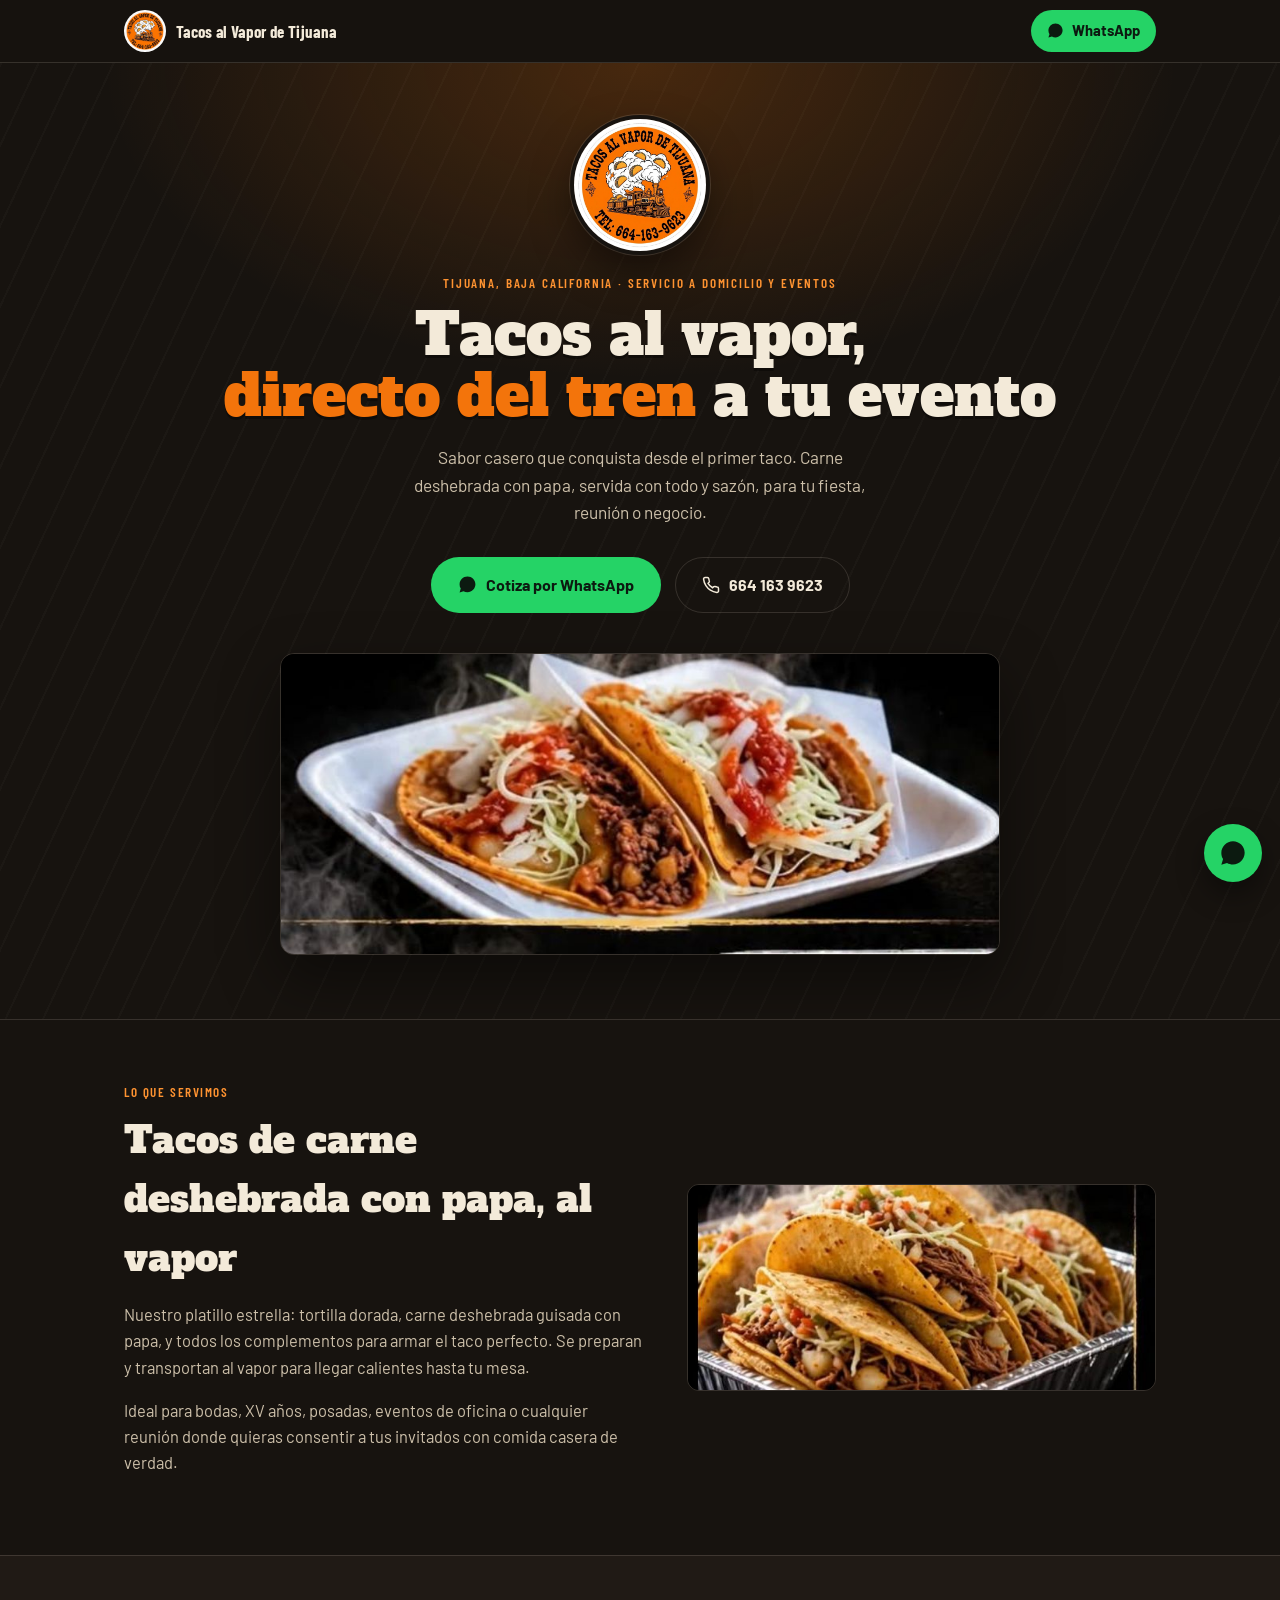
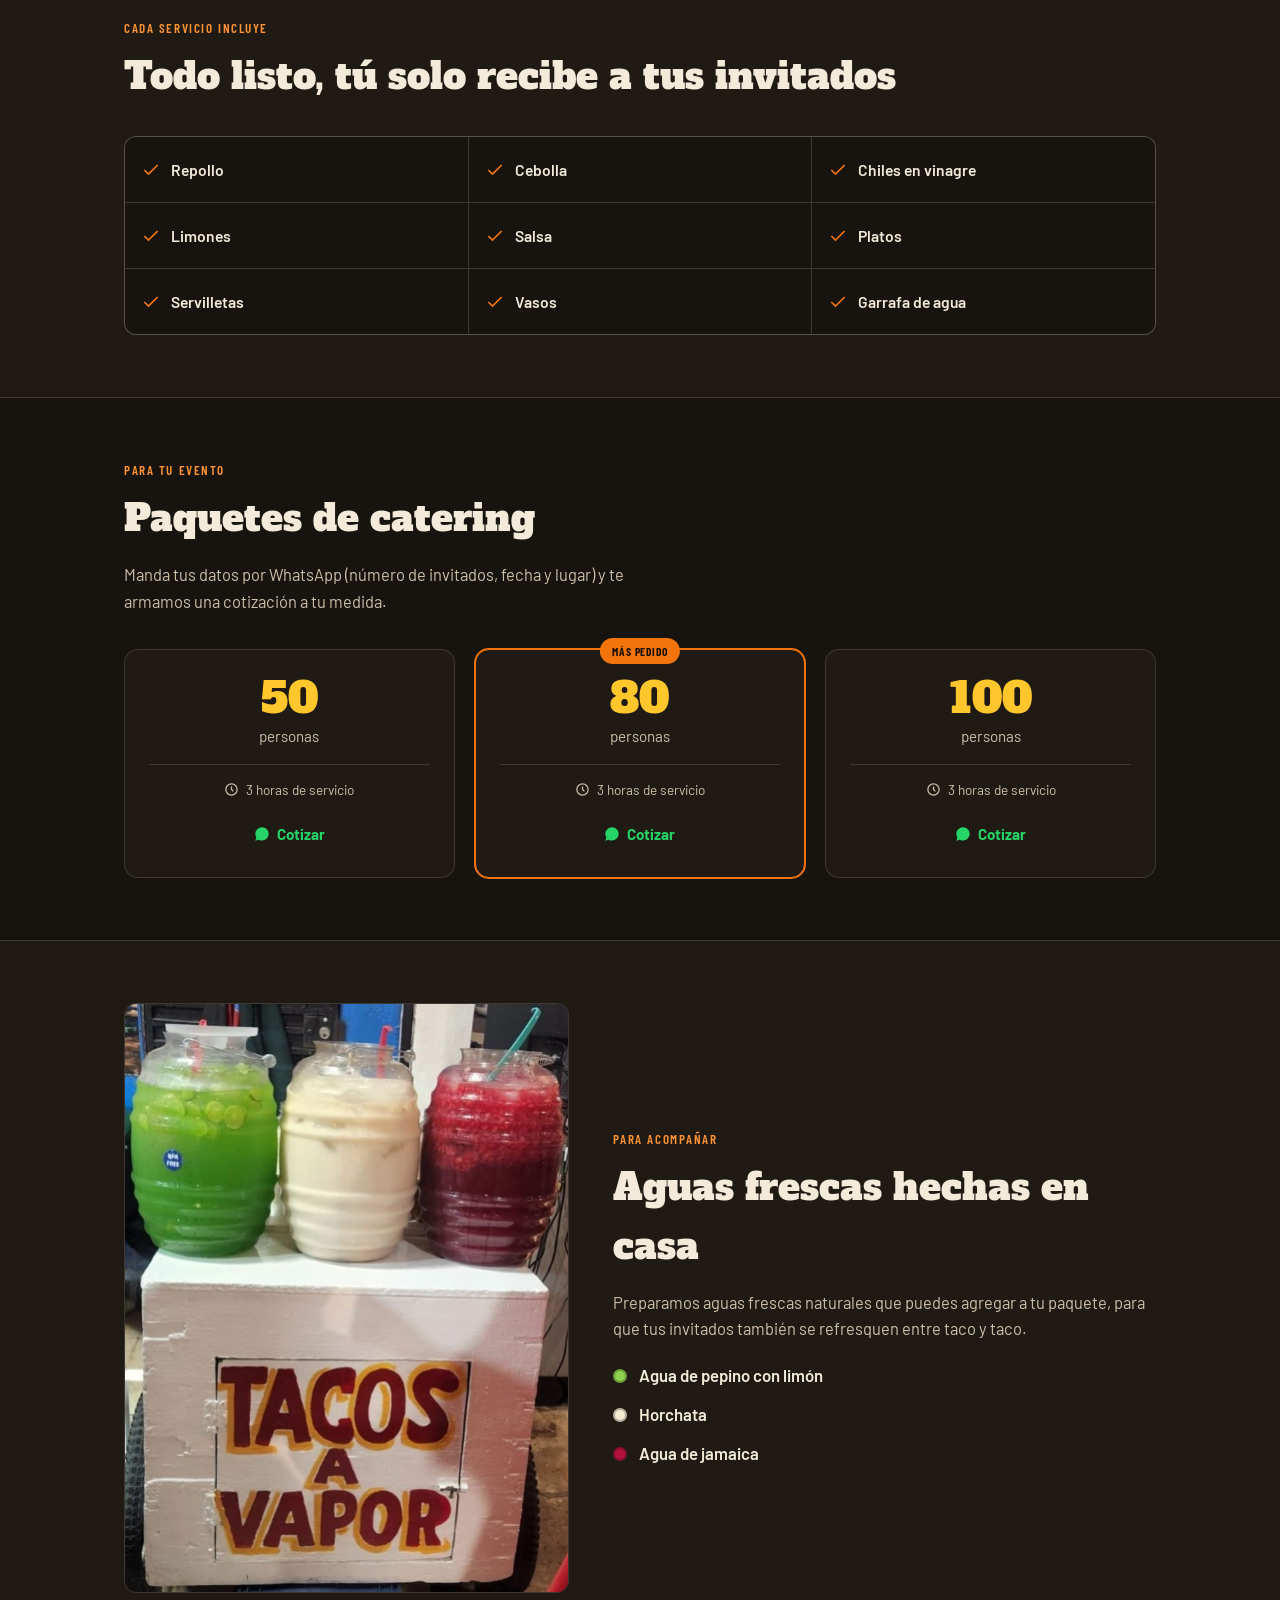
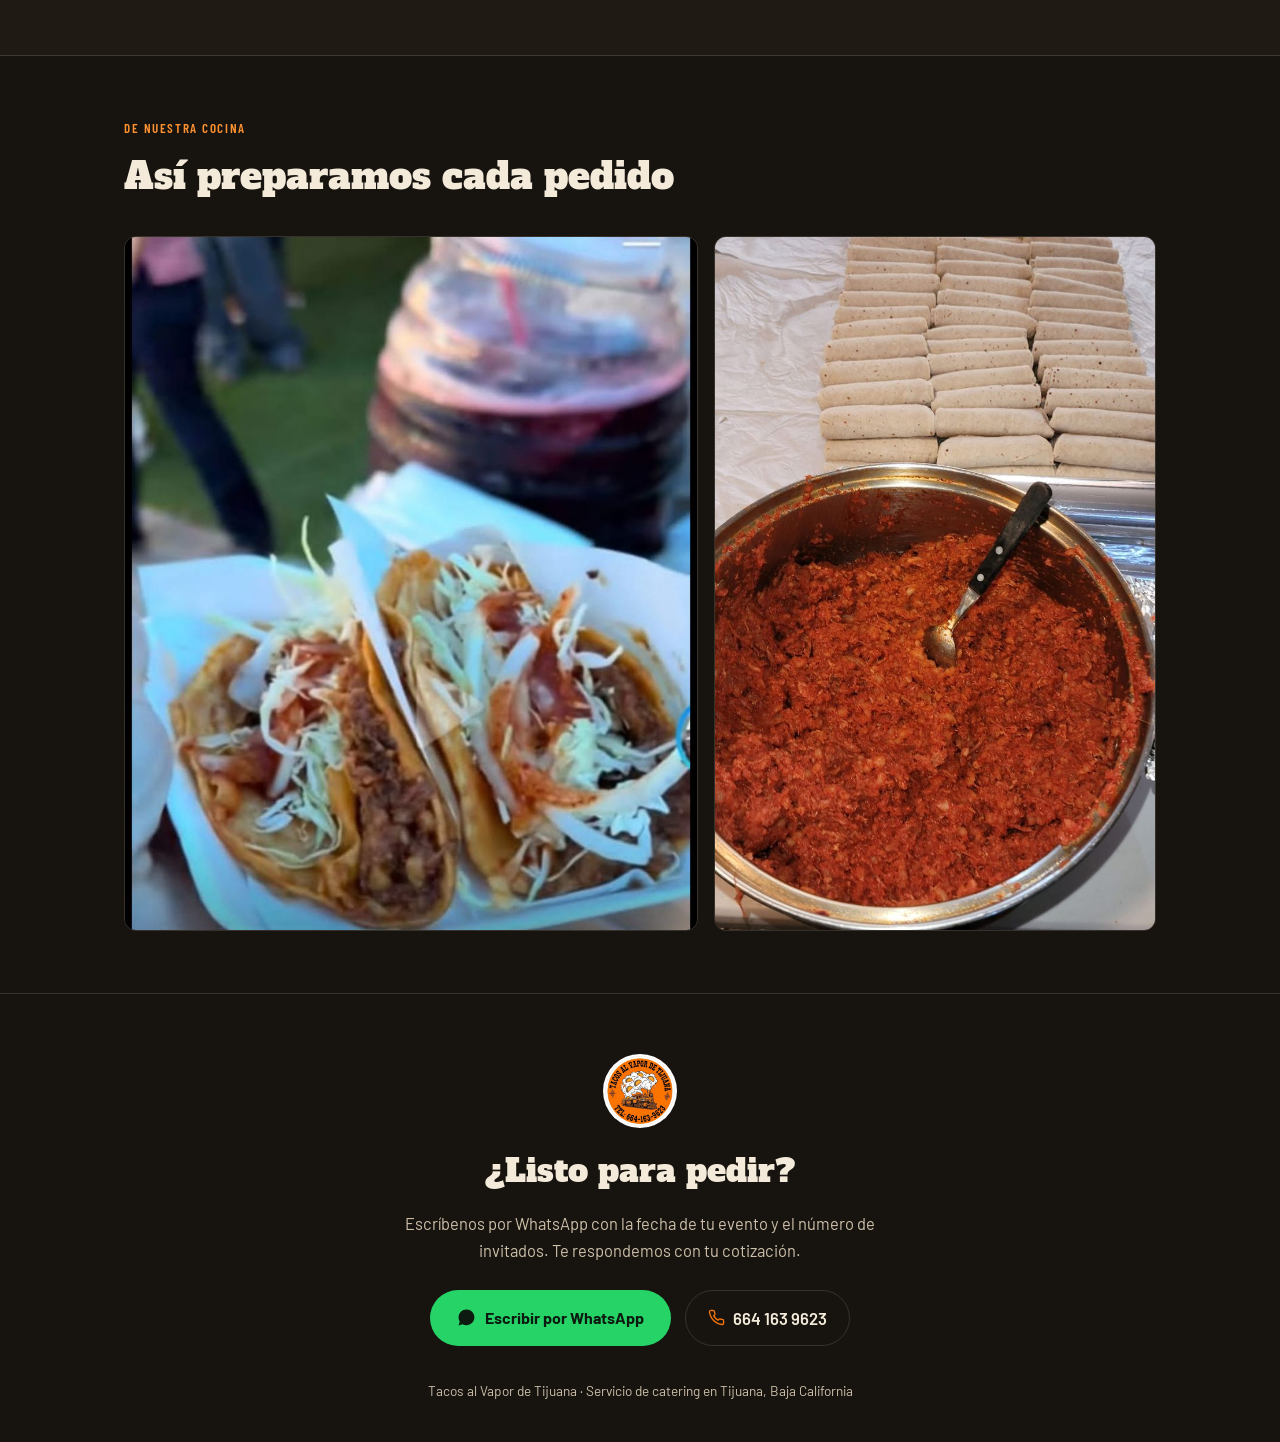
==== index.html @ 55b9db9d "Prepare for GitHub Pages" ====
<!DOCTYPE html>
<html lang="es">
<head>
<meta charset="UTF-8">
<meta name="viewport" content="width=device-width, initial-scale=1, viewport-fit=cover">
<title>Tacos al Vapor de Tijuana</title>
<link rel="preconnect" href="https://fonts.googleapis.com">
<link rel="preconnect" href="https://fonts.gstatic.com" crossorigin>
<link href="https://fonts.googleapis.com/css2?family=Alfa+Slab+One&family=Barlow:wght@400;500;600;700&family=Barlow+Condensed:wght@600;700&display=swap" rel="stylesheet">
<style>
  :root {
    --ink: #1a1410;
    --char: #17130f;
    --char-2: #201a15;
    --paper: #f3ead9;
    --paper-dim: #cdc0aa;
    --orange: #f3740b;
    --orange-2: #ff9331;
    --gold: #ffc72c;
    --chile: #c62222;
    --smoke: rgba(243,234,217,0.08);
    --line: rgba(243,234,217,0.14);
    --radius: 6px;
    font-size: 16px;
  }
  @media (prefers-color-scheme: light) {
    :root:not([data-theme="dark"]) {
      --ink: #1a1410;
      --char: #17130f;
      --char-2: #201a15;
      --paper: #f3ead9;
    }
  }
  :root[data-theme="light"] {
    --ink: #1a1410;
    --char: #17130f;
    --char-2: #201a15;
    --paper: #f3ead9;
  }
  * { box-sizing: border-box; }
  html {
    scroll-behavior: smooth;
    scroll-padding-top: calc(72px + env(safe-area-inset-top, 0px));
  }
  body {
    margin: 0;
    background: var(--char);
    color: var(--paper);
    font-family: 'Barlow', sans-serif;
    font-size: 1.05rem;
    line-height: 1.6;
    padding-top: env(safe-area-inset-top, 0px);
    padding-bottom: env(safe-area-inset-bottom, 0px);
    -webkit-font-smoothing: antialiased;
    overflow-x: hidden;
  }
  img { max-width: 100%; display: block; }
  .wrap { max-width: 1080px; margin: 0 auto; padding: 0 24px; }
  h1, h2, h3 { font-family: 'Alfa Slab One', serif; font-weight: 400; margin: 0; }
  .eyebrow-font { font-family: 'Barlow Condensed', sans-serif; }

  /* ---- Nav ---- */
  header.nav {
    position: sticky;
    top: 0;
    z-index: 40;
    background: rgba(23,19,15,0.92);
    backdrop-filter: blur(6px);
    border-bottom: 1px solid var(--line);
    padding-top: env(safe-area-inset-top, 0px);
  }
  .nav-inner {
    max-width: 1080px;
    margin: 0 auto;
    padding: 10px 24px;
    display: flex;
    align-items: center;
    justify-content: space-between;
    gap: 12px;
  }
  .nav-brand { display: flex; align-items: center; gap: 10px; min-width: 0; }
  .nav-brand img { width: 42px; height: 42px; border-radius: 50%; flex: none; }
  .nav-brand span {
    font-family: 'Barlow Condensed', sans-serif;
    font-weight: 700;
    font-size: 1.05rem;
    letter-spacing: 0.02em;
    color: var(--paper);
    white-space: nowrap;
    overflow: hidden;
    text-overflow: ellipsis;
  }
  .nav-cta {
    display: inline-flex;
    align-items: center;
    gap: 8px;
    background: #25d366;
    color: #0c1a10;
    font-weight: 700;
    padding: 9px 16px;
    border-radius: 999px;
    text-decoration: none;
    font-size: 0.92rem;
    white-space: nowrap;
    flex: none;
  }
  .nav-cta svg { width: 17px; height: 17px; flex: none; }

  /* ---- Hero ---- */
  .hero {
    position: relative;
    padding: 56px 0 64px;
    overflow: hidden;
    border-bottom: 1px solid var(--line);
  }
  .hero::before {
    content: "";
    position: absolute;
    inset: 0;
    background:
      radial-gradient(ellipse 70% 55% at 50% 0%, rgba(243,116,11,0.22), transparent 60%),
      repeating-linear-gradient(115deg, rgba(243,234,217,0.025) 0 2px, transparent 2px 34px);
    pointer-events: none;
  }
  .hero-inner { position: relative; text-align: center; }
  .hero-logo {
    width: 132px;
    height: 132px;
    border-radius: 50%;
    margin: 0 auto 22px;
    box-shadow: 0 0 0 4px var(--char), 0 0 0 5px var(--line), 0 18px 40px rgba(0,0,0,0.5);
  }
  .hero-eyebrow {
    font-family: 'Barlow Condensed', sans-serif;
    font-weight: 600;
    color: var(--orange-2);
    letter-spacing: 0.14em;
    font-size: 0.82rem;
    margin-bottom: 10px;
  }
  .hero h1 {
    font-size: clamp(2.1rem, 7vw, 3.6rem);
    line-height: 1.06;
    color: var(--paper);
    text-shadow: 0 3px 0 rgba(0,0,0,0.35);
  }
  .hero h1 em {
    font-style: normal;
    color: var(--orange);
  }
  .hero p.tag {
    max-width: 480px;
    margin: 18px auto 0;
    color: var(--paper-dim);
    font-size: 1.08rem;
  }
  .hero-actions {
    margin-top: 30px;
    display: flex;
    flex-wrap: wrap;
    gap: 14px;
    justify-content: center;
  }
  .btn {
    display: inline-flex;
    align-items: center;
    gap: 9px;
    padding: 14px 26px;
    border-radius: 999px;
    font-weight: 700;
    text-decoration: none;
    font-size: 1rem;
    border: 1px solid transparent;
  }
  .btn-wa { background: #25d366; color: #0c1a10; }
  .btn-wa svg { width: 19px; height: 19px; }
  .btn-outline { background: transparent; color: var(--paper); border-color: var(--line); }
  .btn-outline:hover { border-color: var(--orange); }

  .hero-photo {
    margin: 40px auto 0;
    max-width: 720px;
    border-radius: 14px;
    overflow: hidden;
    border: 1px solid var(--line);
    box-shadow: 0 24px 60px rgba(0,0,0,0.45);
  }
  .hero-photo img { width: 100%; height: auto; }

  /* ---- Section shell ---- */
  section { padding: 62px 0; }
  section.alt { background: var(--char-2); border-top: 1px solid var(--line); border-bottom: 1px solid var(--line); }
  .kicker {
    font-family: 'Barlow Condensed', sans-serif;
    font-weight: 600;
    color: var(--orange-2);
    letter-spacing: 0.12em;
    font-size: 0.82rem;
    margin-bottom: 8px;
  }
  h2.h2 { font-size: clamp(1.65rem, 4vw, 2.3rem); color: var(--paper); }
  .lead { color: var(--paper-dim); max-width: 60ch; margin-top: 14px; font-size: 1.03rem; }

  /* ---- About / split ---- */
  .split {
    display: grid;
    grid-template-columns: 1.05fr 0.95fr;
    gap: 44px;
    align-items: center;
  }
  .split img { border-radius: 12px; border: 1px solid var(--line); }
  @media (max-width: 760px) {
    .split { grid-template-columns: 1fr; }
    .split.reverse .split-media { order: -1; }
  }

  /* ---- includes checklist ---- */
  .includes-grid {
    margin-top: 30px;
    display: grid;
    grid-template-columns: repeat(3, 1fr);
    gap: 1px;
    background: var(--line);
    border: 1px solid var(--line);
    border-radius: 12px;
    overflow: hidden;
  }
  @media (max-width: 640px) { .includes-grid { grid-template-columns: repeat(2, 1fr); } }
  .inc-item {
    background: var(--char-2);
    padding: 20px 16px;
    display: flex;
    align-items: center;
    gap: 10px;
    font-weight: 600;
    font-size: 0.98rem;
  }
  section.alt .inc-item { background: var(--char); }
  .inc-item svg { width: 20px; height: 20px; color: var(--orange); flex: none; }

  /* ---- packages ---- */
  .pkg-grid {
    margin-top: 34px;
    display: grid;
    grid-template-columns: repeat(3, 1fr);
    gap: 20px;
  }
  @media (max-width: 800px) { .pkg-grid { grid-template-columns: 1fr; } }
  .pkg-card {
    background: var(--char-2);
    border: 1px solid var(--line);
    border-radius: 14px;
    padding: 28px 24px;
    text-align: center;
    position: relative;
  }
  .pkg-card.mid { border-color: var(--orange); box-shadow: 0 0 0 1px var(--orange); }
  .pkg-badge {
    position: absolute;
    top: -12px; left: 50%;
    transform: translateX(-50%);
    background: var(--orange);
    color: #1a1005;
    font-family: 'Barlow Condensed', sans-serif;
    font-weight: 700;
    font-size: 0.72rem;
    letter-spacing: 0.08em;
    padding: 4px 12px;
    border-radius: 999px;
  }
  .pkg-num {
    font-family: 'Alfa Slab One', serif;
    font-size: 2.6rem;
    color: var(--gold);
    line-height: 1;
  }
  .pkg-label { color: var(--paper-dim); font-size: 0.95rem; margin-top: 4px; }
  .pkg-hours {
    margin-top: 16px;
    display: inline-flex;
    align-items: center;
    gap: 7px;
    font-size: 0.85rem;
    color: var(--paper-dim);
    border-top: 1px solid var(--line);
    padding-top: 14px;
    width: 100%;
    justify-content: center;
  }
  .pkg-hours svg { width: 15px; height: 15px; }
  .pkg-cta {
    margin-top: 18px;
    display: inline-flex;
    align-items: center;
    gap: 7px;
    color: #25d366;
    font-weight: 700;
    text-decoration: none;
    font-size: 0.95rem;
  }
  .pkg-cta svg { width: 16px; height: 16px; }

  /* ---- aguas ---- */
  .aguas-split { display: grid; grid-template-columns: 0.9fr 1.1fr; gap: 44px; align-items: center; }
  @media (max-width: 760px) { .aguas-split { grid-template-columns: 1fr; } }
  .aguas-list { list-style: none; margin: 20px 0 0; padding: 0; display: grid; gap: 12px; }
  .aguas-list li { display: flex; align-items: center; gap: 12px; font-weight: 600; }
  .dot { width: 14px; height: 14px; border-radius: 50%; flex: none; border: 2px solid rgba(0,0,0,0.25); }

  /* ---- gallery ---- */
  .gallery {
    margin-top: 30px;
    display: grid;
    grid-template-columns: 1.3fr 1fr;
    gap: 16px;
  }
  @media (max-width: 640px) { .gallery { grid-template-columns: 1fr; } }
  .gallery img { border-radius: 12px; border: 1px solid var(--line); width: 100%; height: 100%; object-fit: cover; }

  /* ---- contact / footer ---- */
  footer {
    padding: 60px 0 40px;
    text-align: center;
    border-top: 1px solid var(--line);
  }
  footer .foot-logo { width: 74px; height: 74px; border-radius: 50%; margin: 0 auto 18px; }
  footer h2 { font-size: clamp(1.5rem, 4vw, 2rem); }
  footer .lead { margin-left: auto; margin-right: auto; }
  .contact-row {
    margin-top: 26px;
    display: flex;
    flex-wrap: wrap;
    gap: 14px;
    justify-content: center;
  }
  .phone-pill {
    display: inline-flex;
    align-items: center;
    gap: 8px;
    border: 1px solid var(--line);
    padding: 13px 22px;
    border-radius: 999px;
    color: var(--paper);
    text-decoration: none;
    font-weight: 600;
  }
  .phone-pill svg { width: 17px; height: 17px; color: var(--orange); }
  .foot-note { margin-top: 34px; color: var(--paper-dim); font-size: 0.85rem; }

  /* ---- floating whatsapp ---- */
  .float-wa {
    position: fixed;
    right: 18px;
    bottom: calc(18px + env(safe-area-inset-bottom, 0px));
    z-index: 50;
    background: #25d366;
    color: #0c1a10;
    width: 58px;
    height: 58px;
    border-radius: 50%;
    display: flex;
    align-items: center;
    justify-content: center;
    box-shadow: 0 12px 28px rgba(0,0,0,0.4);
    text-decoration: none;
  }
  .float-wa svg { width: 28px; height: 28px; }

  @media (prefers-reduced-motion: reduce) {
    html { scroll-behavior: auto; }
  }
</style>
</head>
<body>

<header class="nav">
  <div class="nav-inner">
    <div class="nav-brand">
      <img src="[data-uri]" alt="Tacos al Vapor de Tijuana">
      <span>Tacos al Vapor de Tijuana</span>
    </div>
    <a class="nav-cta" href="https://wa.me/526641639623?text=Hola%2C%20quiero%20pedir%20informes%20sobre%20los%20tacos%20al%20vapor" target="_blank" rel="noopener">
      <svg viewBox="0 0 24 24" fill="currentColor"><path d="M17.5 14.4c-.3-.1-1.7-.8-2-1-.3-.1-.5-.1-.7.1-.2.3-.7 1-.9 1.2-.2.2-.3.2-.6.1-.3-.1-1.3-.5-2.4-1.5-.9-.8-1.5-1.8-1.7-2.1-.2-.3 0-.5.1-.6.1-.1.3-.3.4-.5.1-.1.2-.3.2-.4.1-.2 0-.3 0-.5s-.7-1.7-1-2.3c-.2-.6-.5-.5-.7-.5h-.6c-.2 0-.5.1-.8.4C6.4 7.9 6 8.6 6 9.8c0 1.2.9 2.4 1 2.6.1.2 1.8 2.8 4.4 3.9.6.3 1.1.4 1.5.6.6.2 1.2.2 1.6.1.5-.1 1.7-.7 1.9-1.3.2-.6.2-1.1.2-1.2-.1-.1-.3-.2-.6-.3zM12 2C6.5 2 2 6.5 2 12c0 1.9.5 3.6 1.5 5.2L2 22l4.9-1.5c1.5.8 3.2 1.3 5.1 1.3 5.5 0 10-4.5 10-10S17.5 2 12 2z"/></svg>
      WhatsApp
    </a>
  </div>
</header>

<section class="hero">
  <div class="wrap hero-inner">
    <img class="hero-logo" src="[data-uri]" alt="Tacos al Vapor de Tijuana">
    <div class="hero-eyebrow">TIJUANA, BAJA CALIFORNIA · SERVICIO A DOMICILIO Y EVENTOS</div>
    <h1>Tacos al vapor,<br><em>directo del tren</em> a tu evento</h1>
    <p class="tag">Sabor casero que conquista desde el primer taco. Carne deshebrada con papa, servida con todo y sazón, para tu fiesta, reunión o negocio.</p>
    <div class="hero-actions">
      <a class="btn btn-wa" href="https://wa.me/526641639623?text=Hola%2C%20quiero%20cotizar%20un%20paquete%20de%20tacos%20al%20vapor" target="_blank" rel="noopener">
        <svg viewBox="0 0 24 24" fill="currentColor"><path d="M17.5 14.4c-.3-.1-1.7-.8-2-1-.3-.1-.5-.1-.7.1-.2.3-.7 1-.9 1.2-.2.2-.3.2-.6.1-.3-.1-1.3-.5-2.4-1.5-.9-.8-1.5-1.8-1.7-2.1-.2-.3 0-.5.1-.6.1-.1.3-.3.4-.5.1-.1.2-.3.2-.4.1-.2 0-.3 0-.5s-.7-1.7-1-2.3c-.2-.6-.5-.5-.7-.5h-.6c-.2 0-.5.1-.8.4C6.4 7.9 6 8.6 6 9.8c0 1.2.9 2.4 1 2.6.1.2 1.8 2.8 4.4 3.9.6.3 1.1.4 1.5.6.6.2 1.2.2 1.6.1.5-.1 1.7-.7 1.9-1.3.2-.6.2-1.1.2-1.2-.1-.1-.3-.2-.6-.3zM12 2C6.5 2 2 6.5 2 12c0 1.9.5 3.6 1.5 5.2L2 22l4.9-1.5c1.5.8 3.2 1.3 5.1 1.3 5.5 0 10-4.5 10-10S17.5 2 12 2z"/></svg>
        Cotiza por WhatsApp
      </a>
      <a class="btn btn-outline" href="tel:+526641639623">
        <svg width="18" height="18" viewBox="0 0 24 24" fill="none" stroke="currentColor" stroke-width="2"><path d="M22 16.9v3a2 2 0 0 1-2.2 2 19.8 19.8 0 0 1-8.6-3.1 19.5 19.5 0 0 1-6-6A19.8 19.8 0 0 1 2.1 4.2 2 2 0 0 1 4.1 2h3a2 2 0 0 1 2 1.7c.1.9.3 1.8.6 2.7a2 2 0 0 1-.4 2.1L8.1 9.7a16 16 0 0 0 6 6l1.2-1.2a2 2 0 0 1 2.1-.4c.9.3 1.8.5 2.7.6a2 2 0 0 1 1.9 2z"/></svg>
        664 163 9623
      </a>
    </div>
    <div class="hero-photo">
      <img src="[data-uri]" alt="Tacos al vapor de carne deshebrada con papa">
    </div>
  </div>
</section>

<section id="menu">
  <div class="wrap split">
    <div>
      <div class="kicker">LO QUE SERVIMOS</div>
      <h2 class="h2">Tacos de carne deshebrada con papa, al vapor</h2>
      <p class="lead">Nuestro platillo estrella: tortilla dorada, carne deshebrada guisada con papa, y todos los complementos para armar el taco perfecto. Se preparan y transportan al vapor para llegar calientes hasta tu mesa.</p>
      <p class="lead">Ideal para bodas, XV años, posadas, eventos de oficina o cualquier reunión donde quieras consentir a tus invitados con comida casera de verdad.</p>
    </div>
    <div class="split-media">
      <img src="[data-uri]" alt="Charola de tacos al vapor recién preparados">
    </div>
  </div>
</section>

<section class="alt" id="incluye">
  <div class="wrap">
    <div class="kicker">CADA SERVICIO INCLUYE</div>
    <h2 class="h2">Todo listo, tú solo recibe a tus invitados</h2>
    <div class="includes-grid">
      <div class="inc-item"><svg viewBox="0 0 24 24" fill="none" stroke="currentColor" stroke-width="2"><path d="M20 6 9 17l-5-5"/></svg>Repollo</div>
      <div class="inc-item"><svg viewBox="0 0 24 24" fill="none" stroke="currentColor" stroke-width="2"><path d="M20 6 9 17l-5-5"/></svg>Cebolla</div>
      <div class="inc-item"><svg viewBox="0 0 24 24" fill="none" stroke="currentColor" stroke-width="2"><path d="M20 6 9 17l-5-5"/></svg>Chiles en vinagre</div>
      <div class="inc-item"><svg viewBox="0 0 24 24" fill="none" stroke="currentColor" stroke-width="2"><path d="M20 6 9 17l-5-5"/></svg>Limones</div>
      <div class="inc-item"><svg viewBox="0 0 24 24" fill="none" stroke="currentColor" stroke-width="2"><path d="M20 6 9 17l-5-5"/></svg>Salsa</div>
      <div class="inc-item"><svg viewBox="0 0 24 24" fill="none" stroke="currentColor" stroke-width="2"><path d="M20 6 9 17l-5-5"/></svg>Platos</div>
      <div class="inc-item"><svg viewBox="0 0 24 24" fill="none" stroke="currentColor" stroke-width="2"><path d="M20 6 9 17l-5-5"/></svg>Servilletas</div>
      <div class="inc-item"><svg viewBox="0 0 24 24" fill="none" stroke="currentColor" stroke-width="2"><path d="M20 6 9 17l-5-5"/></svg>Vasos</div>
      <div class="inc-item"><svg viewBox="0 0 24 24" fill="none" stroke="currentColor" stroke-width="2"><path d="M20 6 9 17l-5-5"/></svg>Garrafa de agua</div>
    </div>
  </div>
</section>

<section id="paquetes">
  <div class="wrap">
    <div class="kicker">PARA TU EVENTO</div>
    <h2 class="h2">Paquetes de catering</h2>
    <p class="lead">Manda tus datos por WhatsApp (número de invitados, fecha y lugar) y te armamos una cotización a tu medida.</p>
    <div class="pkg-grid">
      <div class="pkg-card">
        <div class="pkg-num">50</div>
        <div class="pkg-label">personas</div>
        <div class="pkg-hours">
          <svg viewBox="0 0 24 24" fill="none" stroke="currentColor" stroke-width="2"><circle cx="12" cy="12" r="9"/><path d="M12 7v5l3 3"/></svg>
          3 horas de servicio
        </div>
        <a class="pkg-cta" href="https://wa.me/526641639623?text=Hola%2C%20quiero%20cotizar%20el%20paquete%20para%2050%20personas" target="_blank" rel="noopener">
          <svg viewBox="0 0 24 24" fill="currentColor"><path d="M17.5 14.4c-.3-.1-1.7-.8-2-1-.3-.1-.5-.1-.7.1-.2.3-.7 1-.9 1.2-.2.2-.3.2-.6.1-.3-.1-1.3-.5-2.4-1.5-.9-.8-1.5-1.8-1.7-2.1-.2-.3 0-.5.1-.6.1-.1.3-.3.4-.5.1-.1.2-.3.2-.4.1-.2 0-.3 0-.5s-.7-1.7-1-2.3c-.2-.6-.5-.5-.7-.5h-.6c-.2 0-.5.1-.8.4C6.4 7.9 6 8.6 6 9.8c0 1.2.9 2.4 1 2.6.1.2 1.8 2.8 4.4 3.9.6.3 1.1.4 1.5.6.6.2 1.2.2 1.6.1.5-.1 1.7-.7 1.9-1.3.2-.6.2-1.1.2-1.2-.1-.1-.3-.2-.6-.3zM12 2C6.5 2 2 6.5 2 12c0 1.9.5 3.6 1.5 5.2L2 22l4.9-1.5c1.5.8 3.2 1.3 5.1 1.3 5.5 0 10-4.5 10-10S17.5 2 12 2z"/></svg>
          Cotizar
        </a>
      </div>
      <div class="pkg-card mid">
        <div class="pkg-badge">MÁS PEDIDO</div>
        <div class="pkg-num">80</div>
        <div class="pkg-label">personas</div>
        <div class="pkg-hours">
          <svg viewBox="0 0 24 24" fill="none" stroke="currentColor" stroke-width="2"><circle cx="12" cy="12" r="9"/><path d="M12 7v5l3 3"/></svg>
          3 horas de servicio
        </div>
        <a class="pkg-cta" href="https://wa.me/526641639623?text=Hola%2C%20quiero%20cotizar%20el%20paquete%20para%2080%20personas" target="_blank" rel="noopener">
          <svg viewBox="0 0 24 24" fill="currentColor"><path d="M17.5 14.4c-.3-.1-1.7-.8-2-1-.3-.1-.5-.1-.7.1-.2.3-.7 1-.9 1.2-.2.2-.3.2-.6.1-.3-.1-1.3-.5-2.4-1.5-.9-.8-1.5-1.8-1.7-2.1-.2-.3 0-.5.1-.6.1-.1.3-.3.4-.5.1-.1.2-.3.2-.4.1-.2 0-.3 0-.5s-.7-1.7-1-2.3c-.2-.6-.5-.5-.7-.5h-.6c-.2 0-.5.1-.8.4C6.4 7.9 6 8.6 6 9.8c0 1.2.9 2.4 1 2.6.1.2 1.8 2.8 4.4 3.9.6.3 1.1.4 1.5.6.6.2 1.2.2 1.6.1.5-.1 1.7-.7 1.9-1.3.2-.6.2-1.1.2-1.2-.1-.1-.3-.2-.6-.3zM12 2C6.5 2 2 6.5 2 12c0 1.9.5 3.6 1.5 5.2L2 22l4.9-1.5c1.5.8 3.2 1.3 5.1 1.3 5.5 0 10-4.5 10-10S17.5 2 12 2z"/></svg>
          Cotizar
        </a>
      </div>
      <div class="pkg-card">
        <div class="pkg-num">100</div>
        <div class="pkg-label">personas</div>
        <div class="pkg-hours">
          <svg viewBox="0 0 24 24" fill="none" stroke="currentColor" stroke-width="2"><circle cx="12" cy="12" r="9"/><path d="M12 7v5l3 3"/></svg>
          3 horas de servicio
        </div>
        <a class="pkg-cta" href="https://wa.me/526641639623?text=Hola%2C%20quiero%20cotizar%20el%20paquete%20para%20100%20personas" target="_blank" rel="noopener">
          <svg viewBox="0 0 24 24" fill="currentColor"><path d="M17.5 14.4c-.3-.1-1.7-.8-2-1-.3-.1-.5-.1-.7.1-.2.3-.7 1-.9 1.2-.2.2-.3.2-.6.1-.3-.1-1.3-.5-2.4-1.5-.9-.8-1.5-1.8-1.7-2.1-.2-.3 0-.5.1-.6.1-.1.3-.3.4-.5.1-.1.2-.3.2-.4.1-.2 0-.3 0-.5s-.7-1.7-1-2.3c-.2-.6-.5-.5-.7-.5h-.6c-.2 0-.5.1-.8.4C6.4 7.9 6 8.6 6 9.8c0 1.2.9 2.4 1 2.6.1.2 1.8 2.8 4.4 3.9.6.3 1.1.4 1.5.6.6.2 1.2.2 1.6.1.5-.1 1.7-.7 1.9-1.3.2-.6.2-1.1.2-1.2-.1-.1-.3-.2-.6-.3zM12 2C6.5 2 2 6.5 2 12c0 1.9.5 3.6 1.5 5.2L2 22l4.9-1.5c1.5.8 3.2 1.3 5.1 1.3 5.5 0 10-4.5 10-10S17.5 2 12 2z"/></svg>
          Cotizar
        </a>
      </div>
    </div>
  </div>
</section>

<section class="alt" id="aguas">
  <div class="wrap aguas-split">
    <div>
      <img src="[data-uri]" alt="Aguas frescas de pepino, horchata y jamaica" style="border-radius:12px;border:1px solid var(--line);">
    </div>
    <div>
      <div class="kicker">PARA ACOMPAÑAR</div>
      <h2 class="h2">Aguas frescas hechas en casa</h2>
      <p class="lead">Preparamos aguas frescas naturales que puedes agregar a tu paquete, para que tus invitados también se refresquen entre taco y taco.</p>
      <ul class="aguas-list">
        <li><span class="dot" style="background:#8fd14f;"></span>Agua de pepino con limón</li>
        <li><span class="dot" style="background:#f4ead2;"></span>Horchata</li>
        <li><span class="dot" style="background:#b3123f;"></span>Agua de jamaica</li>
      </ul>
    </div>
  </div>
</section>

<section id="galeria">
  <div class="wrap">
    <div class="kicker">DE NUESTRA COCINA</div>
    <h2 class="h2">Así preparamos cada pedido</h2>
    <div class="gallery">
      <img src="[data-uri]" alt="Taco al vapor recién servido">
      <img src="[data-uri]" alt="Preparación de guisado y tortillas para el servicio">
    </div>
  </div>
</section>

<footer id="contacto">
  <div class="wrap">
    <img class="foot-logo" src="[data-uri]" alt="Tacos al Vapor de Tijuana">
    <h2>¿Listo para pedir?</h2>
    <p class="lead">Escríbenos por WhatsApp con la fecha de tu evento y el número de invitados. Te respondemos con tu cotización.</p>
    <div class="contact-row">
      <a class="btn btn-wa" href="https://wa.me/526641639623?text=Hola%2C%20quiero%
      20cotizar%20un%20paquete%20de%20tacos%20al%20vapor" target="_blank" rel="noopener">
        <svg viewBox="0 0 24 24" fill="currentColor"><path d="M17.5 14.4c-.3-.1-1.7-.8-2-1-.3-.1-.5-.1-.7.1-.2.3-.7 1-.9 1.2-.2.2-.3.2-.6.1-.3-.1-1.3-.5-2.4-1.5-.9-.8-1.5-1.8-1.7-2.1-.2-.3 0-.5.1-.6.1-.1.3-.3.4-.5.1-.1.2-.3.2-.4.1-.2 0-.3 0-.5s-.7-1.7-1-2.3c-.2-.6-.5-.5-.7-.5h-.6c-.2 0-.5.1-.8.4C6.4 7.9 6 8.6 6 9.8c0 1.2.9 2.4 1 2.6.1.2 1.8 2.8 4.4 3.9.6.3 1.1.4 1.5.6.6.2 1.2.2 1.6.1.5-.1 1.7-.7 1.9-1.3.2-.6.2-1.1.2-1.2-.1-.1-.3-.2-.6-.3zM12 2C6.5 2 2 6.5 2 12c0 1.9.5 3.6 1.5 5.2L2 22l4.9-1.5c1.5.8 3.2 1.3 5.1 1.3 5.5 0 10-4.5 10-10S17.5 2 12 2z"/></svg>
        Escribir por WhatsApp
      </a>
      <a class="phone-pill" href="tel:+526641639623">
        <svg viewBox="0 0 24 24" fill="none" stroke="currentColor" stroke-width="2"><path d="M22 16.9v3a2 2 0 0 1-2.2 2 19.8 19.8 0 0 1-8.6-3.1 19.5 19.5 0 0 1-6-6A19.8 19.8 0 0 1 2.1 4.2 2 2 0 0 1 4.1 2h3a2 2 0 0 1 2 1.7c.1.9.3 1.8.6 2.7a2 2 0 0 1-.4 2.1L8.1 9.7a16 16 0 0 0 6 6l1.2-1.2a2 2 0 0 1 2.1-.4c.9.3 1.8.5 2.7.6a2 2 0 0 1 1.9 2z"/></svg>
        664 163 9623
      </a>
    </div>
    <div class="foot-note">Tacos al Vapor de Tijuana · Servicio de catering en Tijuana, Baja California</div>
  </div>
</footer>

<a class="float-wa" href="https://wa.me/526641639623?text=Hola%2C%20quiero%20cotizar%20un%20paquete%20de%20tacos%20al%20vapor" target="_blank" rel="noopener" aria-label="Escribir por WhatsApp">
  <svg viewBox="0 0 24 24" fill="currentColor"><path d="M17.5 14.4c-.3-.1-1.7-.8-2-1-.3-.1-.5-.1-.7.1-.2.3-.7 1-.9 1.2-.2.2-.3.2-.6.1-.3-.1-1.3-.5-2.4-1.5-.9-.8-1.5-1.8-1.7-2.1-.2-.3 0-.5.1-.6.1-.1.3-.3.4-.5.1-.1.2-.3.2-.4.1-.2 0-.3 0-.5s-.7-1.7-1-2.3c-.2-.6-.5-.5-.7-.5h-.6c-.2 0-.5.1-.8.4C6.4 7.9 6 8.6 6 9.8c0 1.2.9 2.4 1 2.6.1.2 1.8 2.8 4.4 3.9.6.3 1.1.4 1.5.6.6.2 1.2.2 1.6.1.5-.1 1.7-.7 1.9-1.3.2-.6.2-1.1.2-1.2-.1-.1-.3-.2-.6-.3zM12 2C6.5 2 2 6.5 2 12c0 1.9.5 3.6 1.5 5.2L2 22l4.9-1.5c1.5.8 3.2 1.3 5.1 1.3 5.5 0 10-4.5 10-10S17.5 2 12 2z"/></svg>
</a>

</body>
</html>
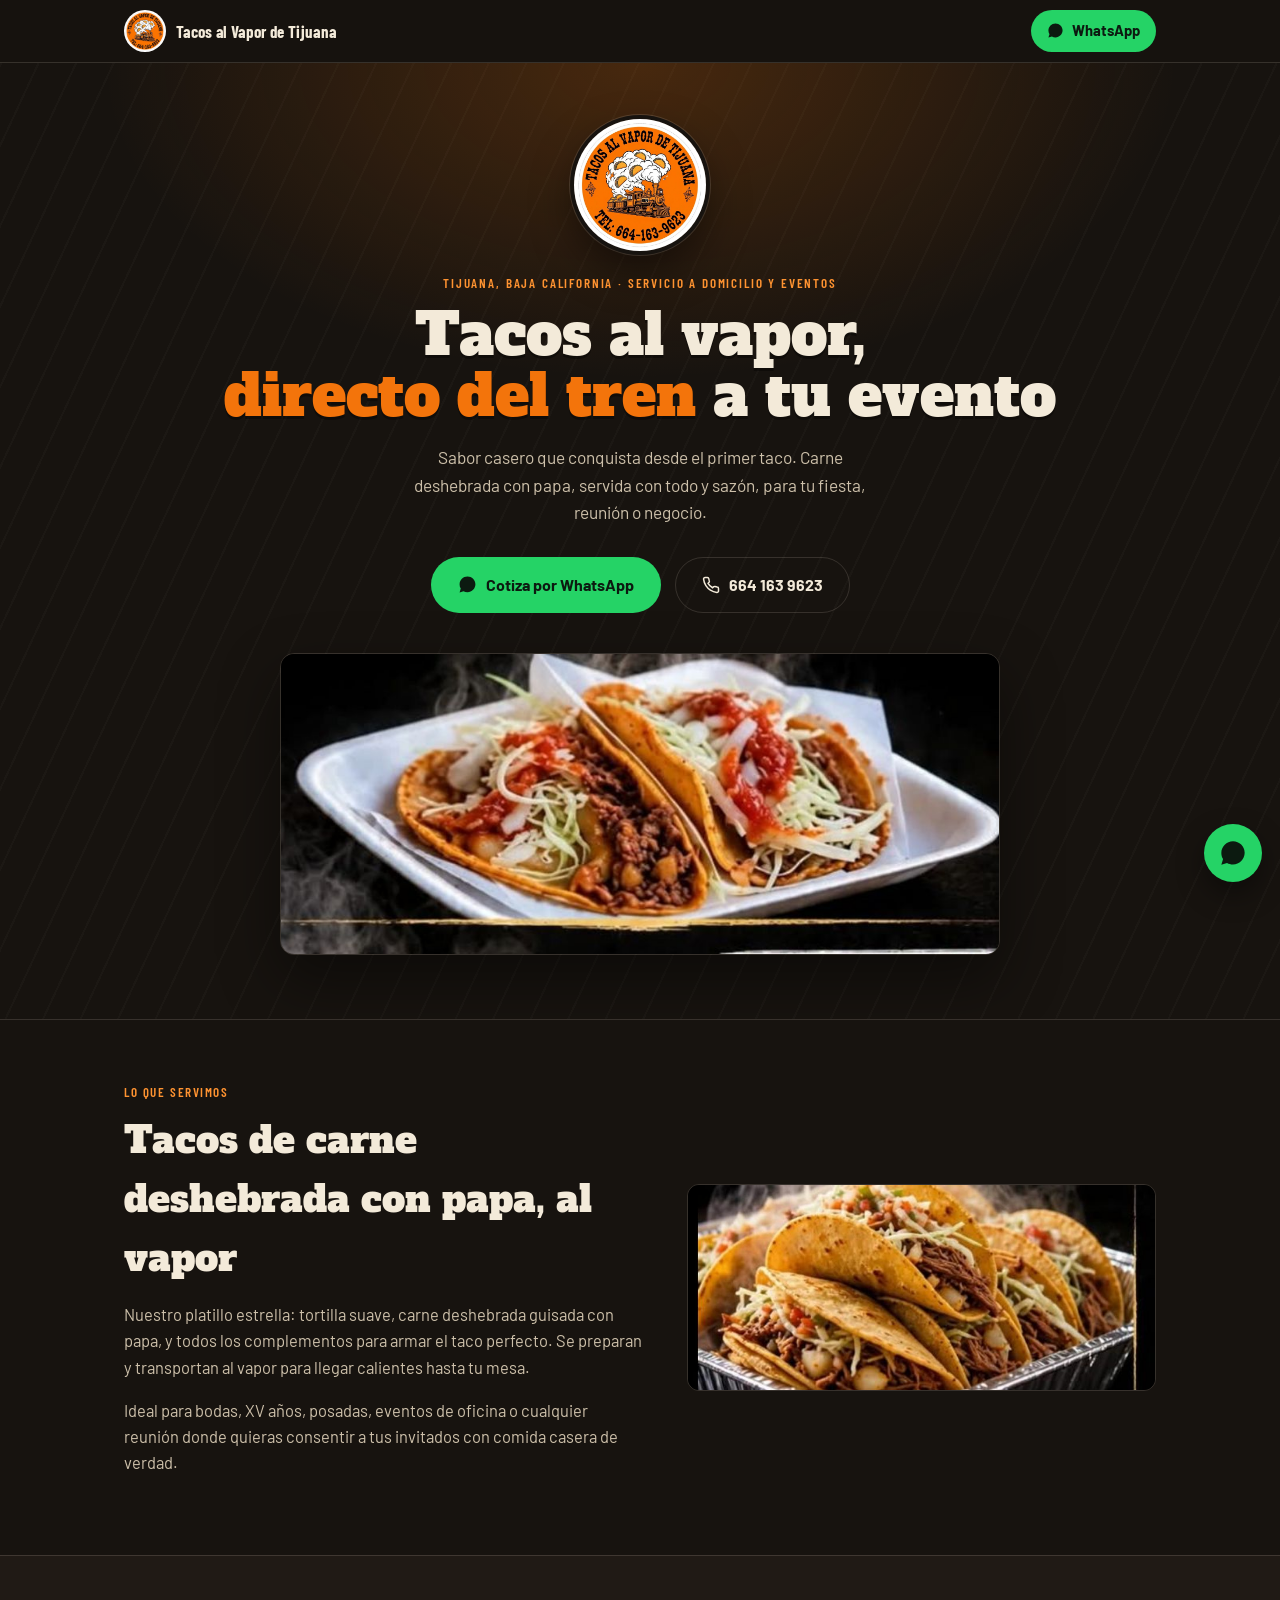
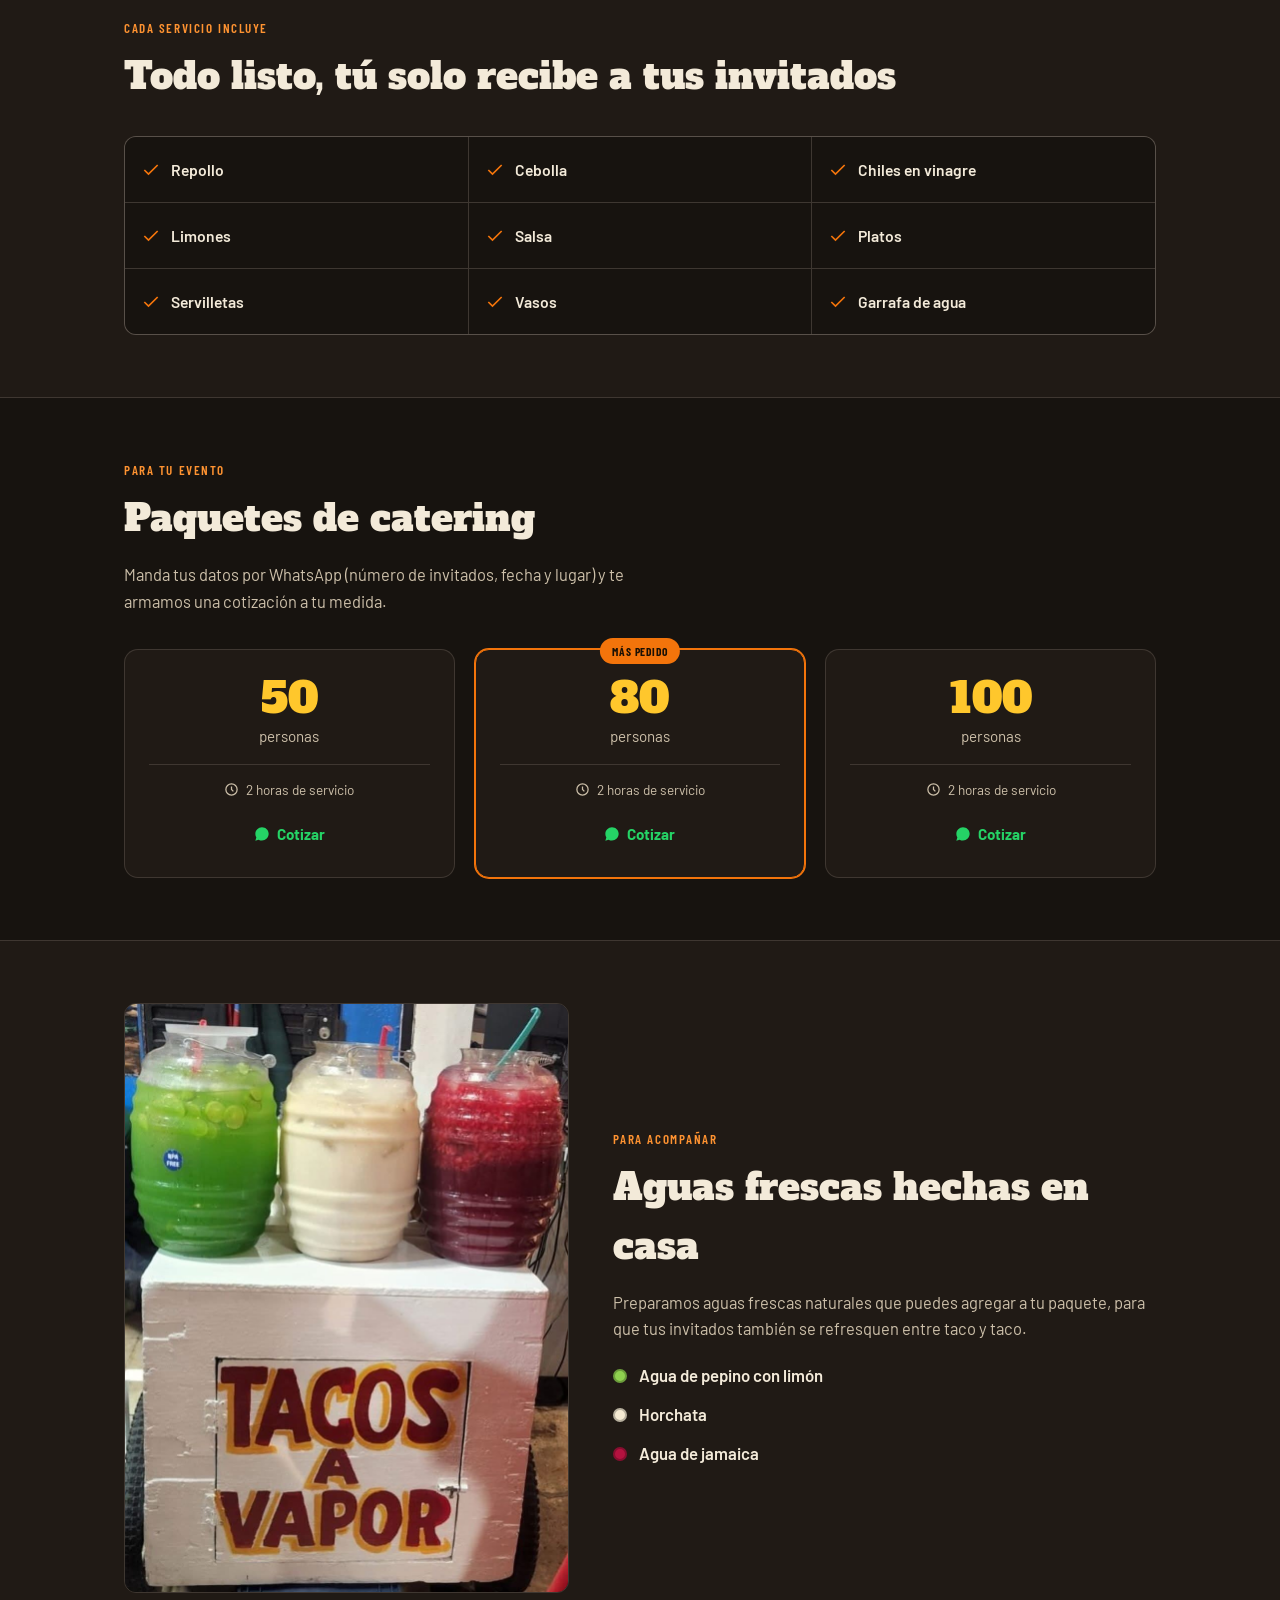
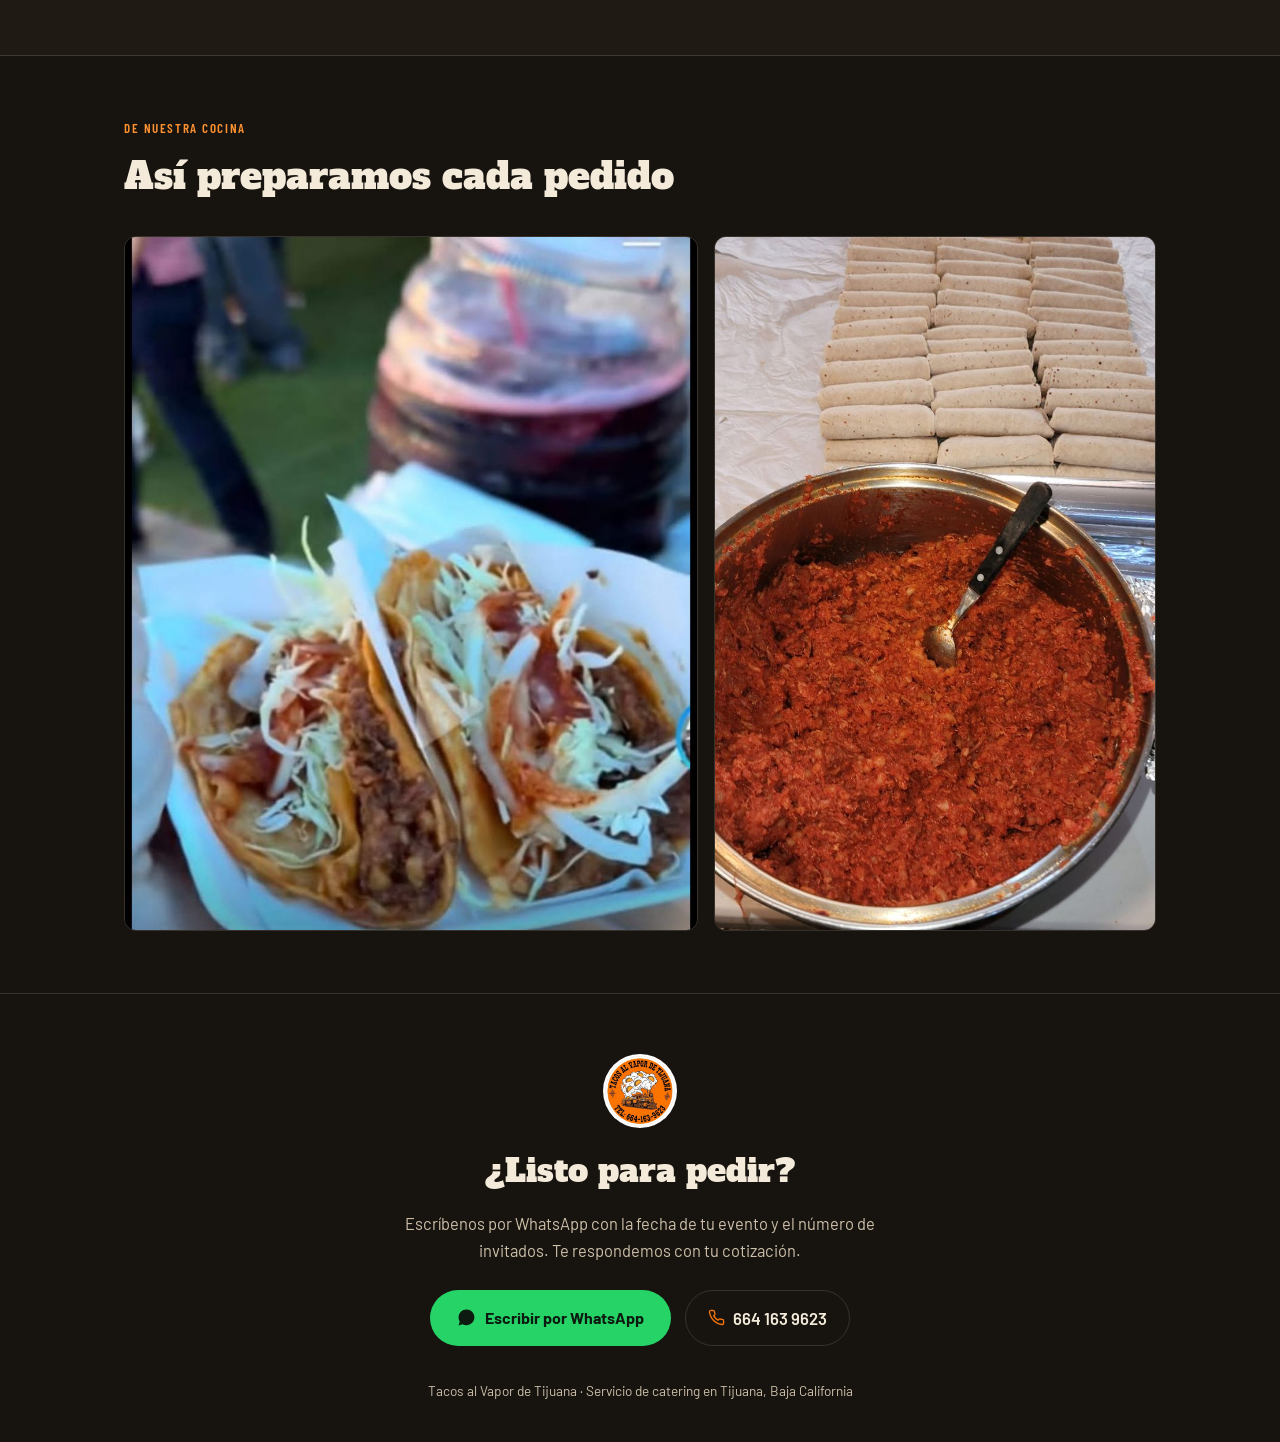
==== commit 2efa2b6f: "Update client-requested content and fix quote button" ====
--- a/index.html
+++ b/index.html
@@ -413,7 +413,7 @@
     <div>
       <div class="kicker">LO QUE SERVIMOS</div>
       <h2 class="h2">Tacos de carne deshebrada con papa, al vapor</h2>
-      <p class="lead">Nuestro platillo estrella: tortilla dorada, carne deshebrada guisada con papa, y todos los complementos para armar el taco perfecto. Se preparan y transportan al vapor para llegar calientes hasta tu mesa.</p>
+      <p class="lead">Nuestro platillo estrella: tortilla suave, carne deshebrada guisada con papa, y todos los complementos para armar el taco perfecto. Se preparan y transportan al vapor para llegar calientes hasta tu mesa.</p>
       <p class="lead">Ideal para bodas, XV años, posadas, eventos de oficina o cualquier reunión donde quieras consentir a tus invitados con comida casera de verdad.</p>
     </div>
     <div class="split-media">
@@ -451,7 +451,7 @@
         <div class="pkg-label">personas</div>
         <div class="pkg-hours">
           <svg viewBox="0 0 24 24" fill="none" stroke="currentColor" stroke-width="2"><circle cx="12" cy="12" r="9"/><path d="M12 7v5l3 3"/></svg>
-          3 horas de servicio
+          2 horas de servicio
         </div>
         <a class="pkg-cta" href="https://wa.me/526641639623?text=Hola%2C%20quiero%20cotizar%20el%20paquete%20para%2050%20personas" target="_blank" rel="noopener">
           <svg viewBox="0 0 24 24" fill="currentColor"><path d="M17.5 14.4c-.3-.1-1.7-.8-2-1-.3-.1-.5-.1-.7.1-.2.3-.7 1-.9 1.2-.2.2-.3.2-.6.1-.3-.1-1.3-.5-2.4-1.5-.9-.8-1.5-1.8-1.7-2.1-.2-.3 0-.5.1-.6.1-.1.3-.3.4-.5.1-.1.2-.3.2-.4.1-.2 0-.3 0-.5s-.7-1.7-1-2.3c-.2-.6-.5-.5-.7-.5h-.6c-.2 0-.5.1-.8.4C6.4 7.9 6 8.6 6 9.8c0 1.2.9 2.4 1 2.6.1.2 1.8 2.8 4.4 3.9.6.3 1.1.4 1.5.6.6.2 1.2.2 1.6.1.5-.1 1.7-.7 1.9-1.3.2-.6.2-1.1.2-1.2-.1-.1-.3-.2-.6-.3zM12 2C6.5 2 2 6.5 2 12c0 1.9.5 3.6 1.5 5.2L2 22l4.9-1.5c1.5.8 3.2 1.3 5.1 1.3 5.5 0 10-4.5 10-10S17.5 2 12 2z"/></svg>
@@ -464,7 +464,7 @@
         <div class="pkg-label">personas</div>
         <div class="pkg-hours">
           <svg viewBox="0 0 24 24" fill="none" stroke="currentColor" stroke-width="2"><circle cx="12" cy="12" r="9"/><path d="M12 7v5l3 3"/></svg>
-          3 horas de servicio
+          2 horas de servicio
         </div>
         <a class="pkg-cta" href="https://wa.me/526641639623?text=Hola%2C%20quiero%20cotizar%20el%20paquete%20para%2080%20personas" target="_blank" rel="noopener">
           <svg viewBox="0 0 24 24" fill="currentColor"><path d="M17.5 14.4c-.3-.1-1.7-.8-2-1-.3-.1-.5-.1-.7.1-.2.3-.7 1-.9 1.2-.2.2-.3.2-.6.1-.3-.1-1.3-.5-2.4-1.5-.9-.8-1.5-1.8-1.7-2.1-.2-.3 0-.5.1-.6.1-.1.3-.3.4-.5.1-.1.2-.3.2-.4.1-.2 0-.3 0-.5s-.7-1.7-1-2.3c-.2-.6-.5-.5-.7-.5h-.6c-.2 0-.5.1-.8.4C6.4 7.9 6 8.6 6 9.8c0 1.2.9 2.4 1 2.6.1.2 1.8 2.8 4.4 3.9.6.3 1.1.4 1.5.6.6.2 1.2.2 1.6.1.5-.1 1.7-.7 1.9-1.3.2-.6.2-1.1.2-1.2-.1-.1-.3-.2-.6-.3zM12 2C6.5 2 2 6.5 2 12c0 1.9.5 3.6 1.5 5.2L2 22l4.9-1.5c1.5.8 3.2 1.3 5.1 1.3 5.5 0 10-4.5 10-10S17.5 2 12 2z"/></svg>
@@ -476,7 +476,7 @@
         <div class="pkg-label">personas</div>
         <div class="pkg-hours">
           <svg viewBox="0 0 24 24" fill="none" stroke="currentColor" stroke-width="2"><circle cx="12" cy="12" r="9"/><path d="M12 7v5l3 3"/></svg>
-          3 horas de servicio
+          2 horas de servicio
         </div>
         <a class="pkg-cta" href="https://wa.me/526641639623?text=Hola%2C%20quiero%20cotizar%20el%20paquete%20para%20100%20personas" target="_blank" rel="noopener">
           <svg viewBox="0 0 24 24" fill="currentColor"><path d="M17.5 14.4c-.3-.1-1.7-.8-2-1-.3-.1-.5-.1-.7.1-.2.3-.7 1-.9 1.2-.2.2-.3.2-.6.1-.3-.1-1.3-.5-2.4-1.5-.9-.8-1.5-1.8-1.7-2.1-.2-.3 0-.5.1-.6.1-.1.3-.3.4-.5.1-.1.2-.3.2-.4.1-.2 0-.3 0-.5s-.7-1.7-1-2.3c-.2-.6-.5-.5-.7-.5h-.6c-.2 0-.5.1-.8.4C6.4 7.9 6 8.6 6 9.8c0 1.2.9 2.4 1 2.6.1.2 1.8 2.8 4.4 3.9.6.3 1.1.4 1.5.6.6.2 1.2.2 1.6.1.5-.1 1.7-.7 1.9-1.3.2-.6.2-1.1.2-1.2-.1-.1-.3-.2-.6-.3zM12 2C6.5 2 2 6.5 2 12c0 1.9.5 3.6 1.5 5.2L2 22l4.9-1.5c1.5.8 3.2 1.3 5.1 1.3 5.5 0 10-4.5 10-10S17.5 2 12 2z"/></svg>
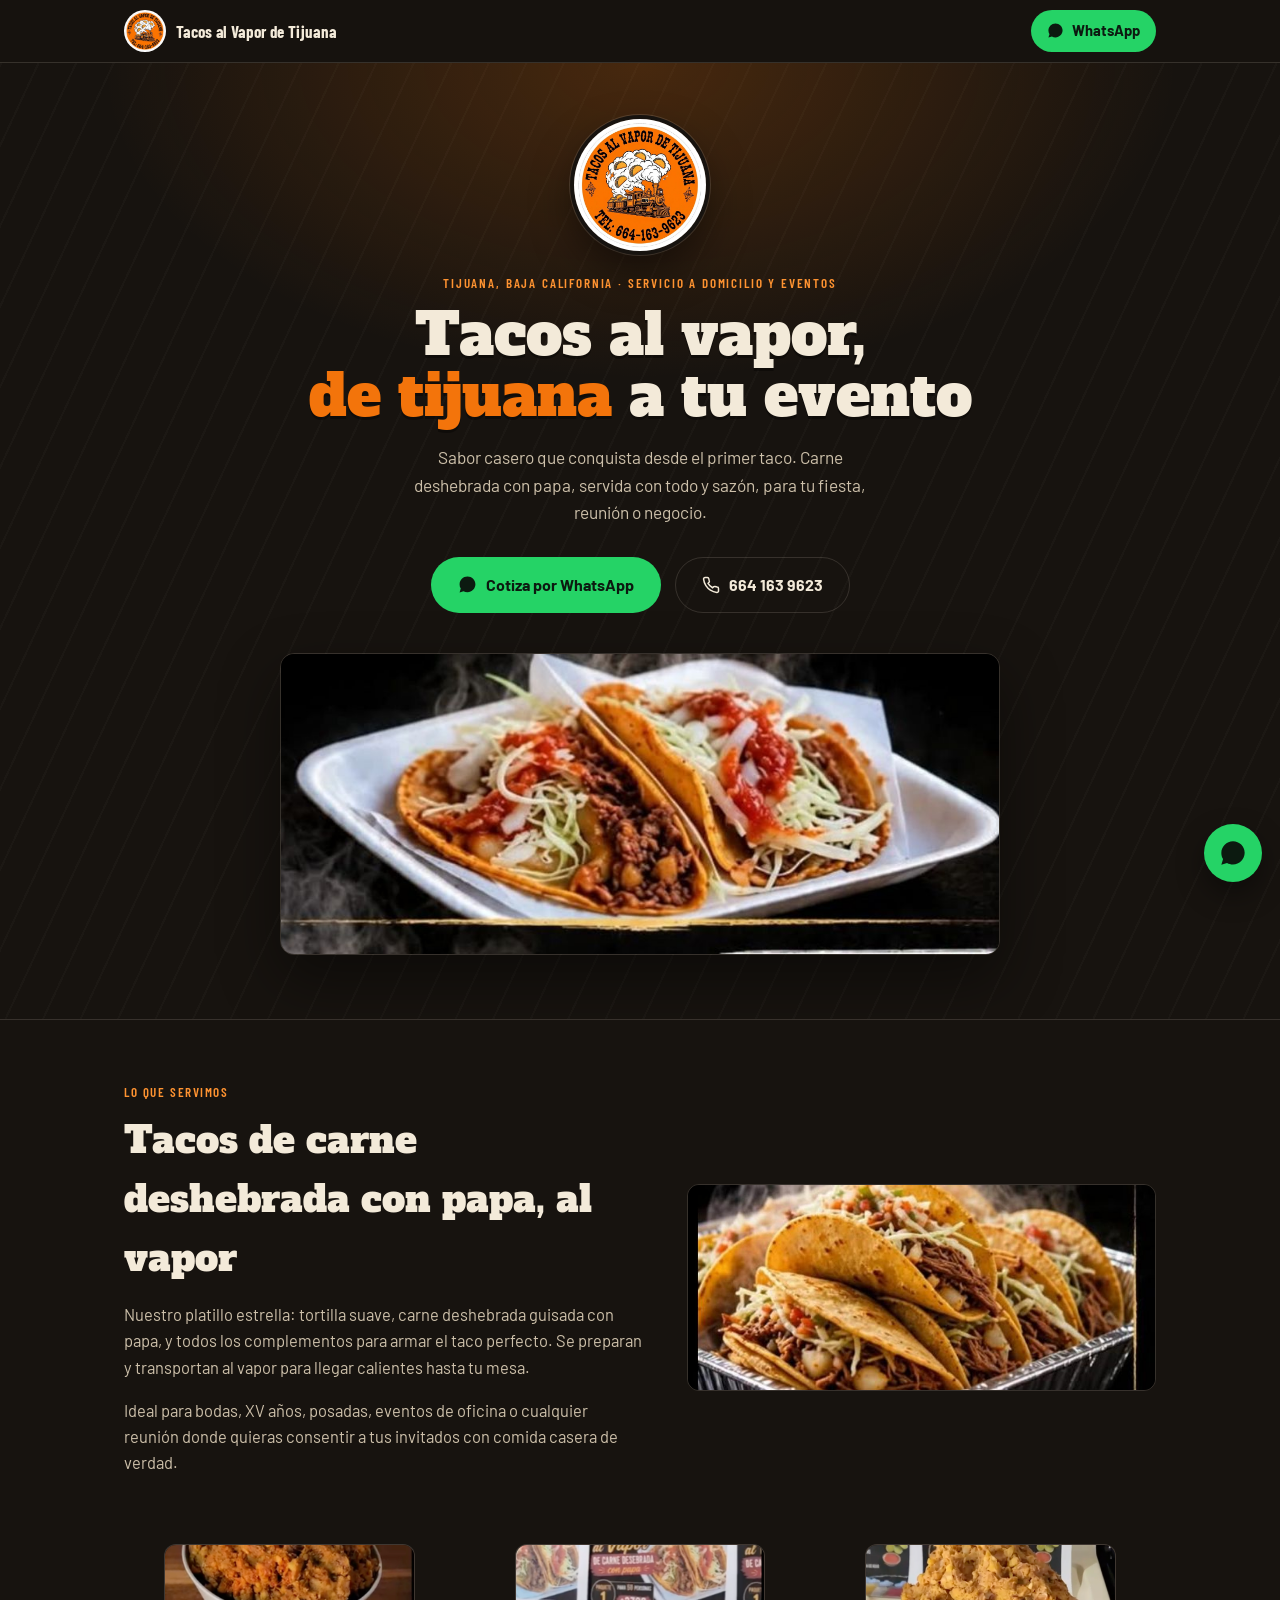
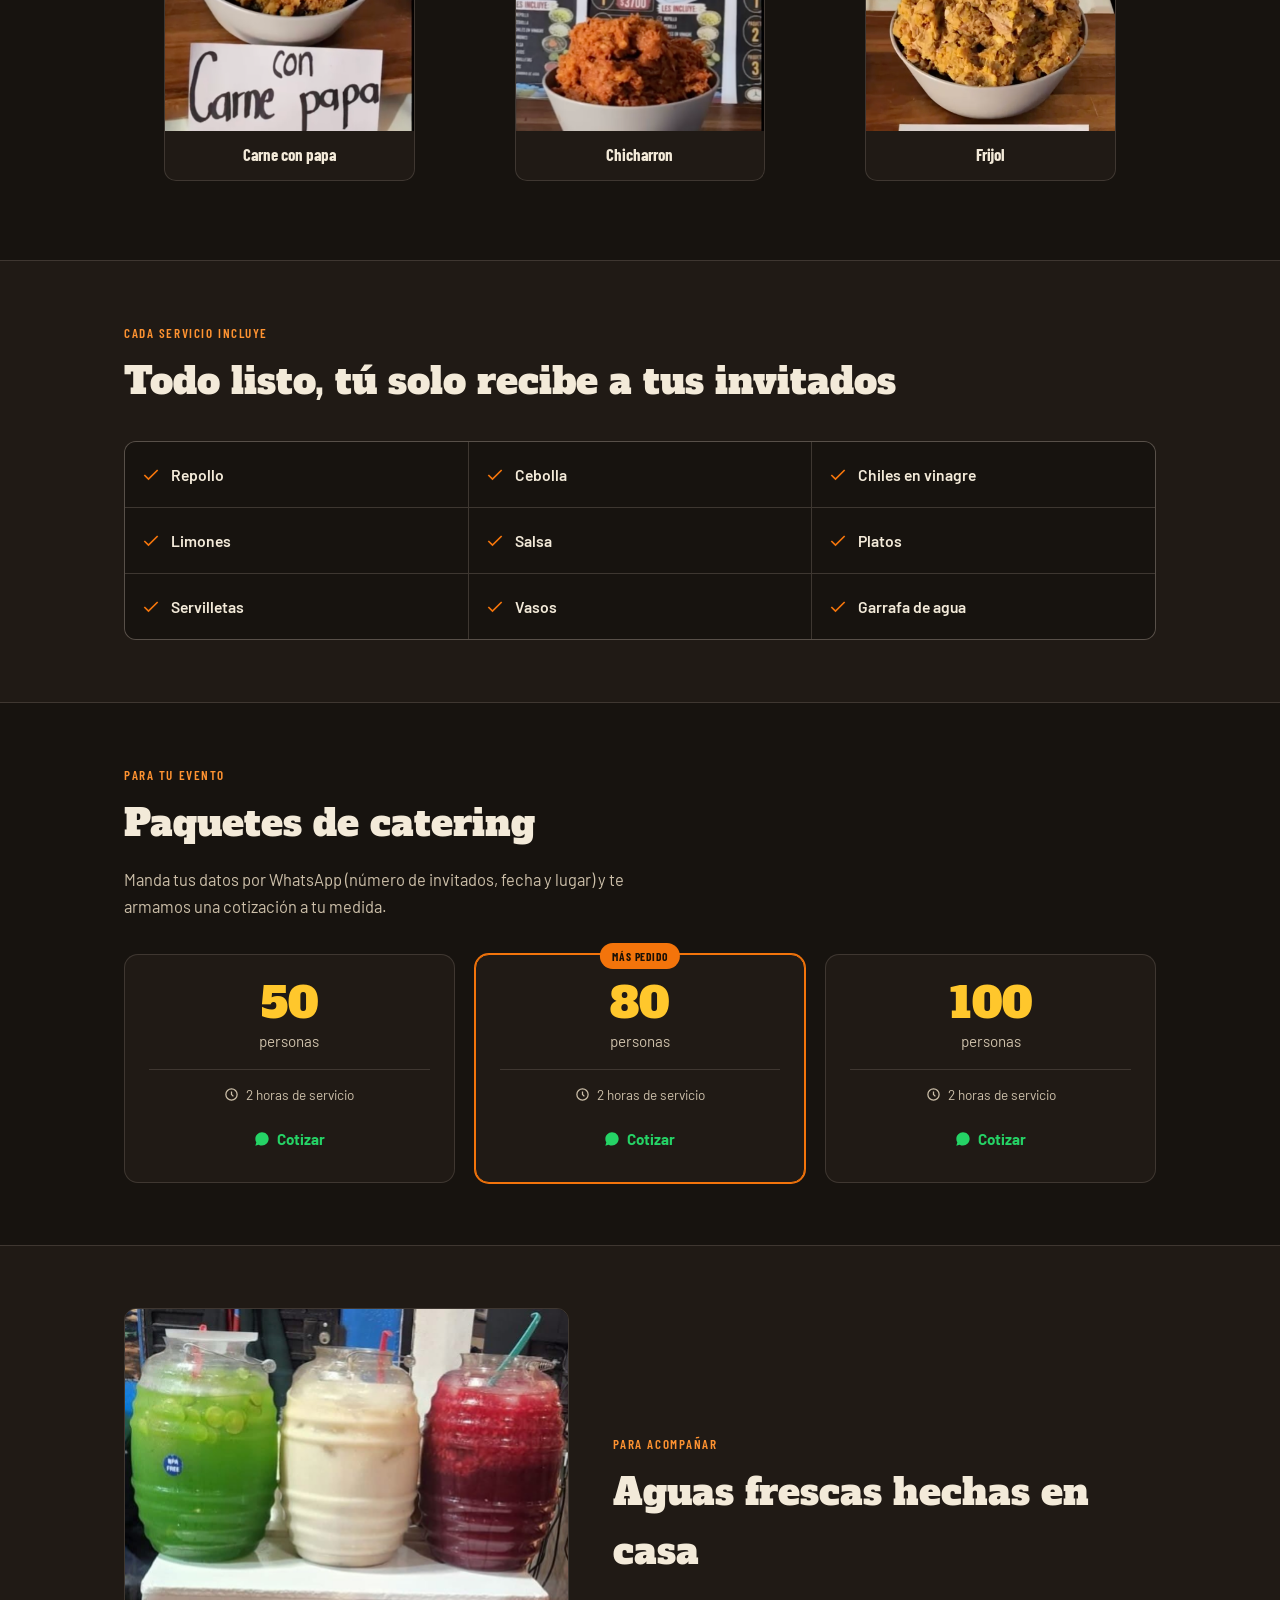
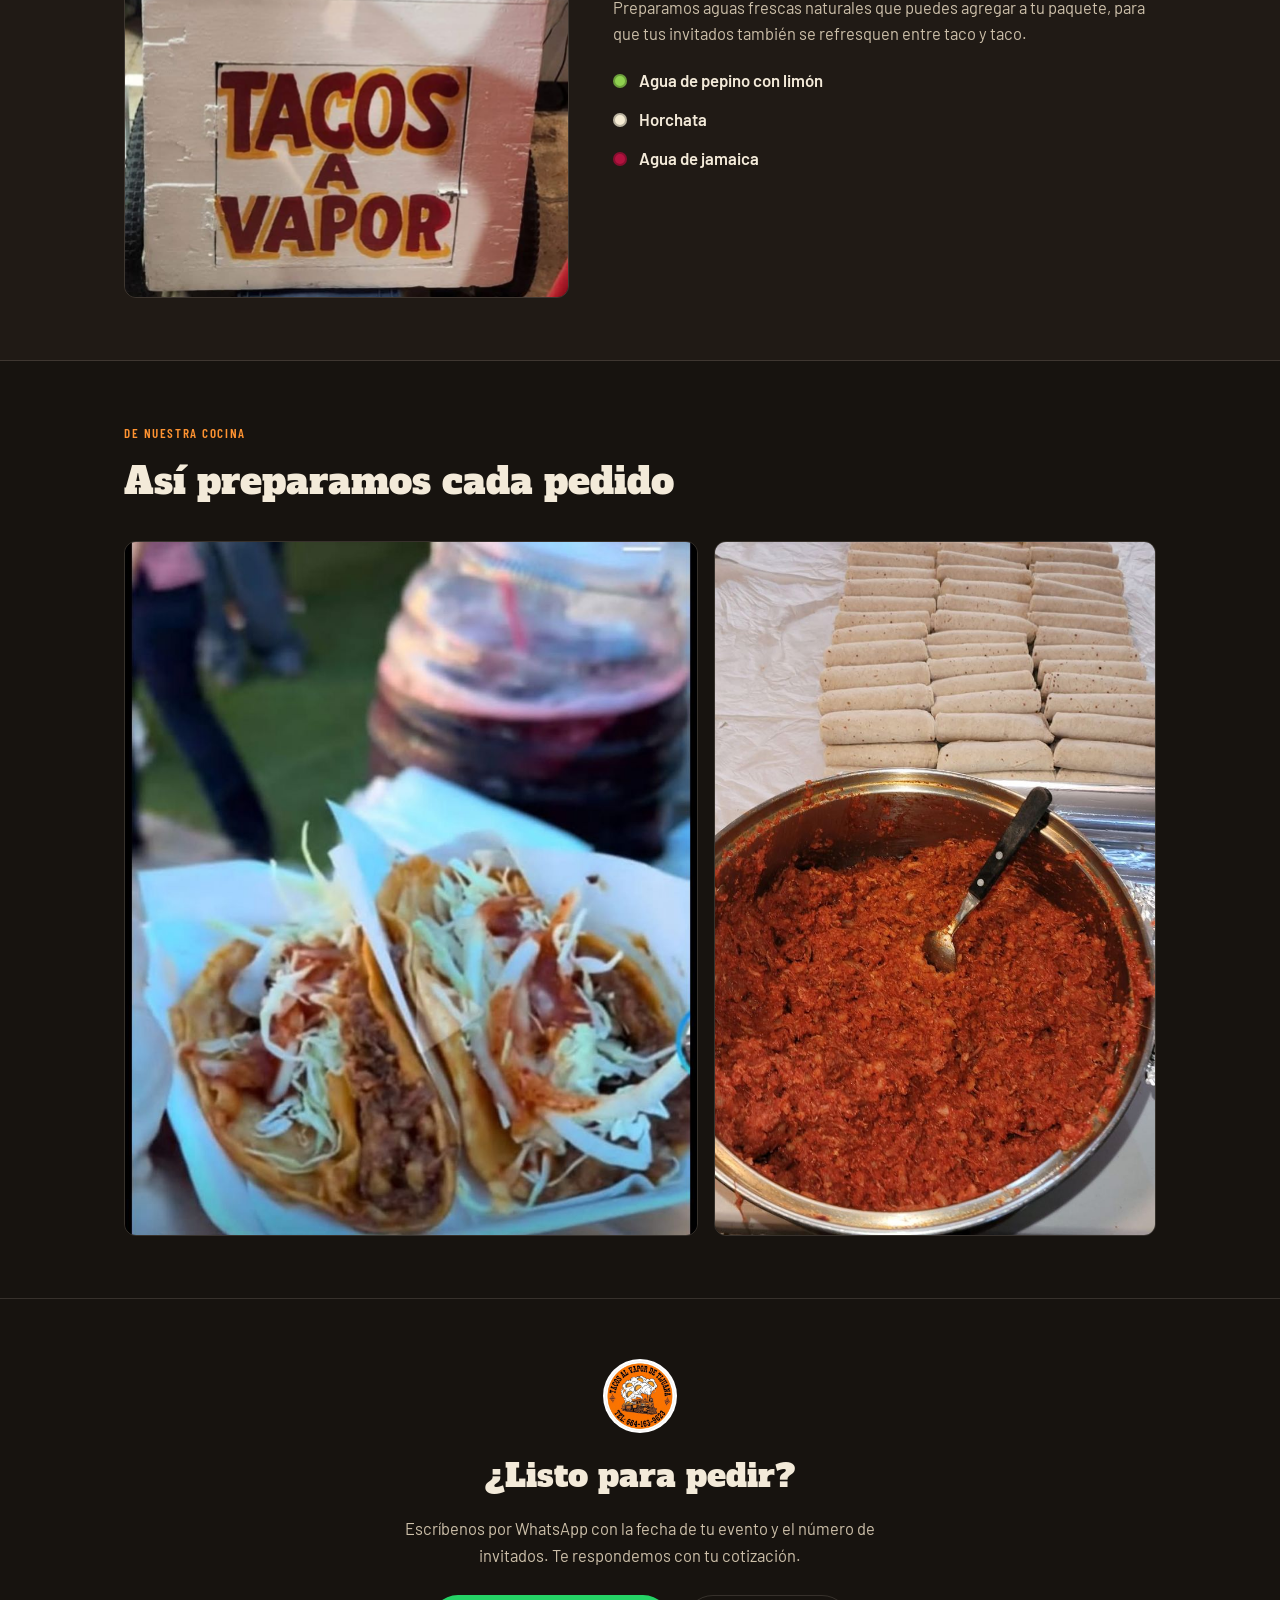
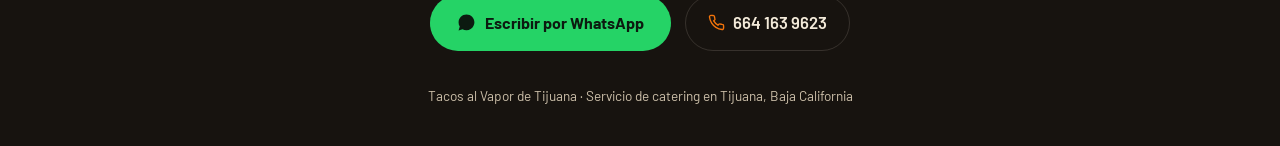
==== commit 7332217f: "Add served dishes gallery images" ====
--- a/index.html
+++ b/index.html
@@ -209,6 +209,37 @@
     align-items: center;
   }
   .split img { border-radius: 12px; border: 1px solid var(--line); }
+  .served-gallery {
+    margin-top: 34px;
+    display: grid;
+    grid-template-columns: repeat(3, 1fr);
+    gap: 20px;
+  }
+  .served-photo {
+    overflow: hidden;
+    border: 1px solid var(--line);
+    border-radius: 12px;
+    background: var(--char-2);
+  }
+  .served-photo img {
+    width: 100%;
+    aspect-ratio: 4 / 3;
+    object-fit: cover;
+    border: 0;
+    border-radius: 0;
+  }
+  .served-photo figcaption {
+    padding: 10px 12px 12px;
+    color: var(--paper);
+    font-family: 'Barlow Condensed', sans-serif;
+    font-size: 1.05rem;
+    font-weight: 700;
+    text-align: center;
+  }
+  @media (max-width: 760px) {
+    .served-gallery { grid-template-columns: 1fr; }
+    .served-photo img { aspect-ratio: 16 / 10; }
+  }
   @media (max-width: 760px) {
     .split { grid-template-columns: 1fr; }
     .split.reverse .split-media { order: -1; }
@@ -390,7 +421,7 @@
   <div class="wrap hero-inner">
     <img class="hero-logo" src="[data-uri]" alt="Tacos al Vapor de Tijuana">
     <div class="hero-eyebrow">TIJUANA, BAJA CALIFORNIA · SERVICIO A DOMICILIO Y EVENTOS</div>
-    <h1>Tacos al vapor,<br><em>directo del tren</em> a tu evento</h1>
+    <h1>Tacos al vapor,<br><em>de tijuana</em> a tu evento</h1>
     <p class="tag">Sabor casero que conquista desde el primer taco. Carne deshebrada con papa, servida con todo y sazón, para tu fiesta, reunión o negocio.</p>
     <div class="hero-actions">
       <a class="btn btn-wa" href="https://wa.me/526641639623?text=Hola%2C%20quiero%20cotizar%20un%20paquete%20de%20tacos%20al%20vapor" target="_blank" rel="noopener">
@@ -418,6 +449,22 @@
     </div>
     <div class="split-media">
       <img src="[data-uri]" alt="Charola de tacos al vapor recién preparados">
+    </div>
+  </div>
+  <div class="wrap">
+    <div class="served-gallery" aria-label="Nuestros guisos">
+      <figure class="served-photo">
+        <img src="Captura de pantalla 2026-09-22 a la(s) 2.06.06 p.m..png" alt="Carne con papa para tacos al vapor" loading="lazy">
+        <figcaption>Carne con papa</figcaption>
+      </figure>
+      <figure class="served-photo">
+        <img src="Captura de pantalla 2026-09-22 a la(s) 2.05.56 p.m..png" alt="Chicharron para tacos al vapor" loading="lazy">
+        <figcaption>Chicharron</figcaption>
+      </figure>
+      <figure class="served-photo">
+        <img src="Captura de pantalla 2026-09-22 a la(s) 2.05.41 p.m..png" alt="Frijol para tacos al vapor" loading="lazy">
+        <figcaption>Frijol</figcaption>
+      </figure>
     </div>
   </div>
 </section>
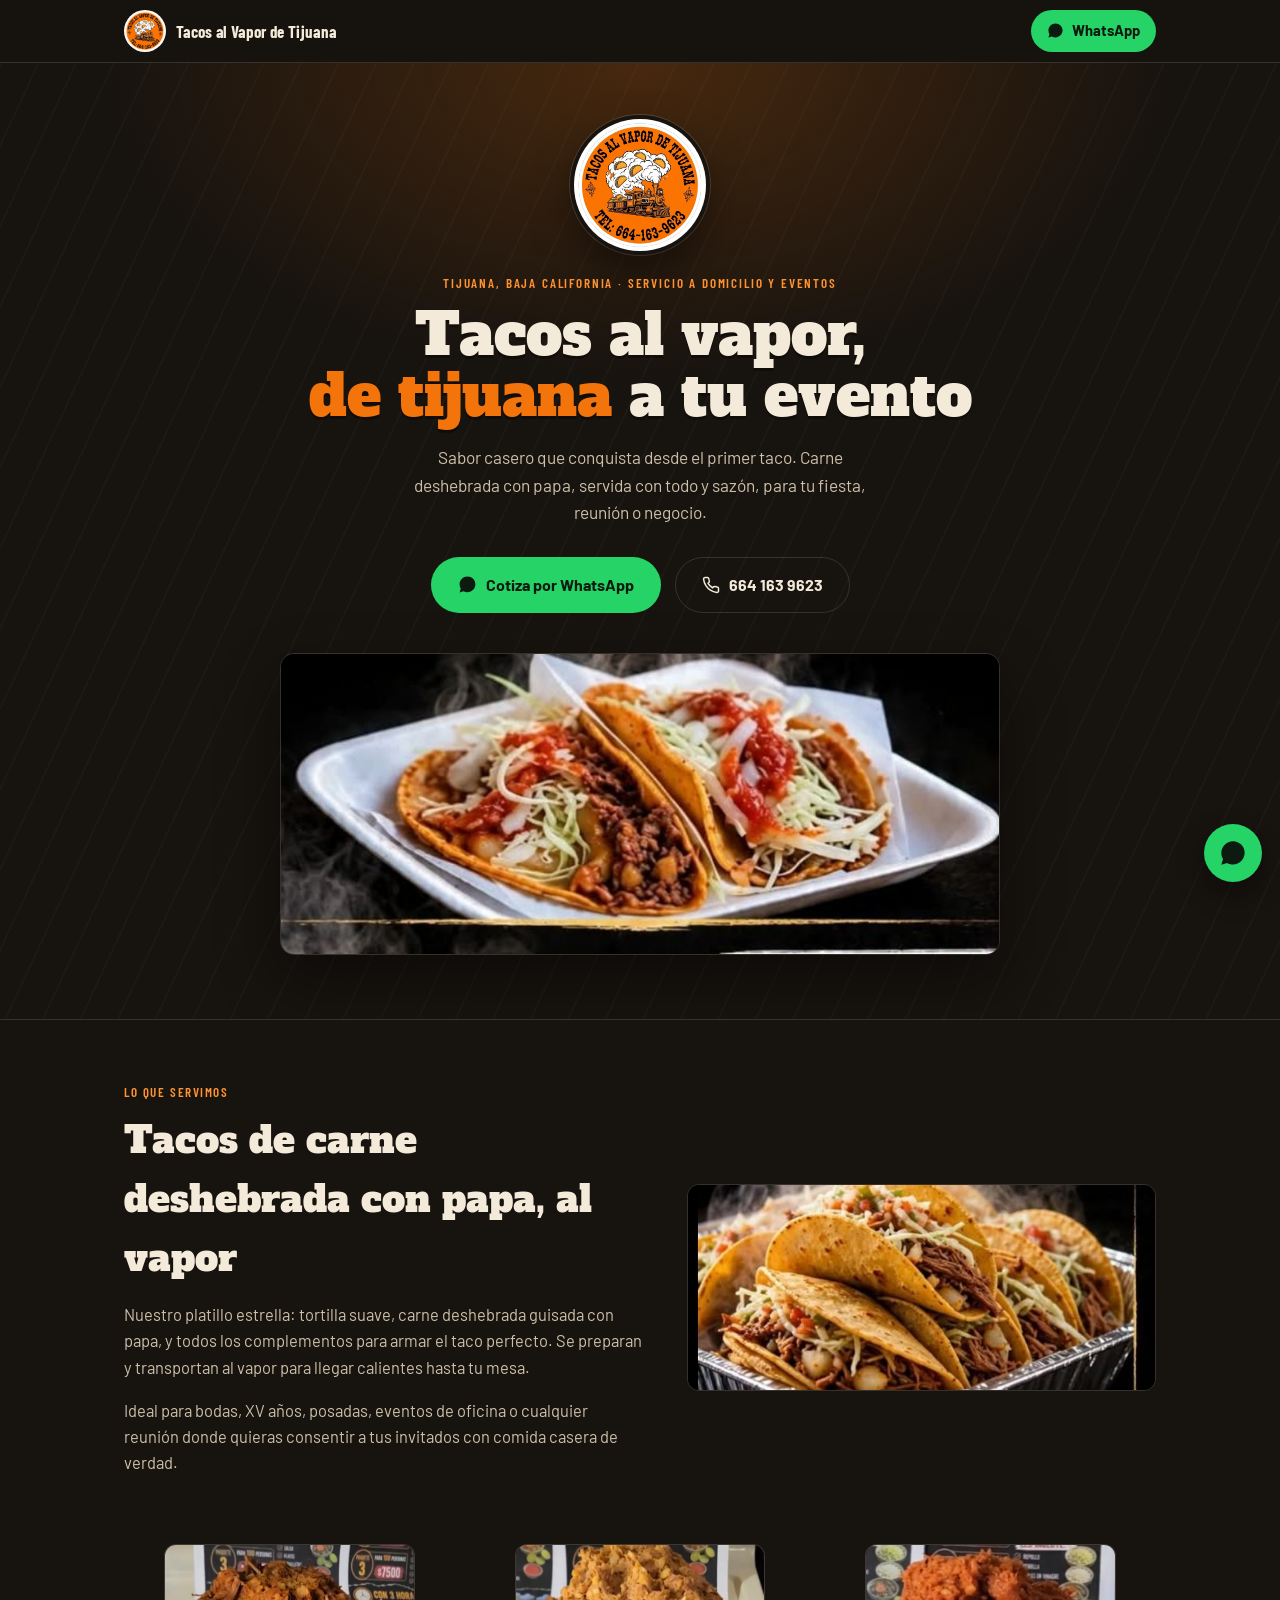
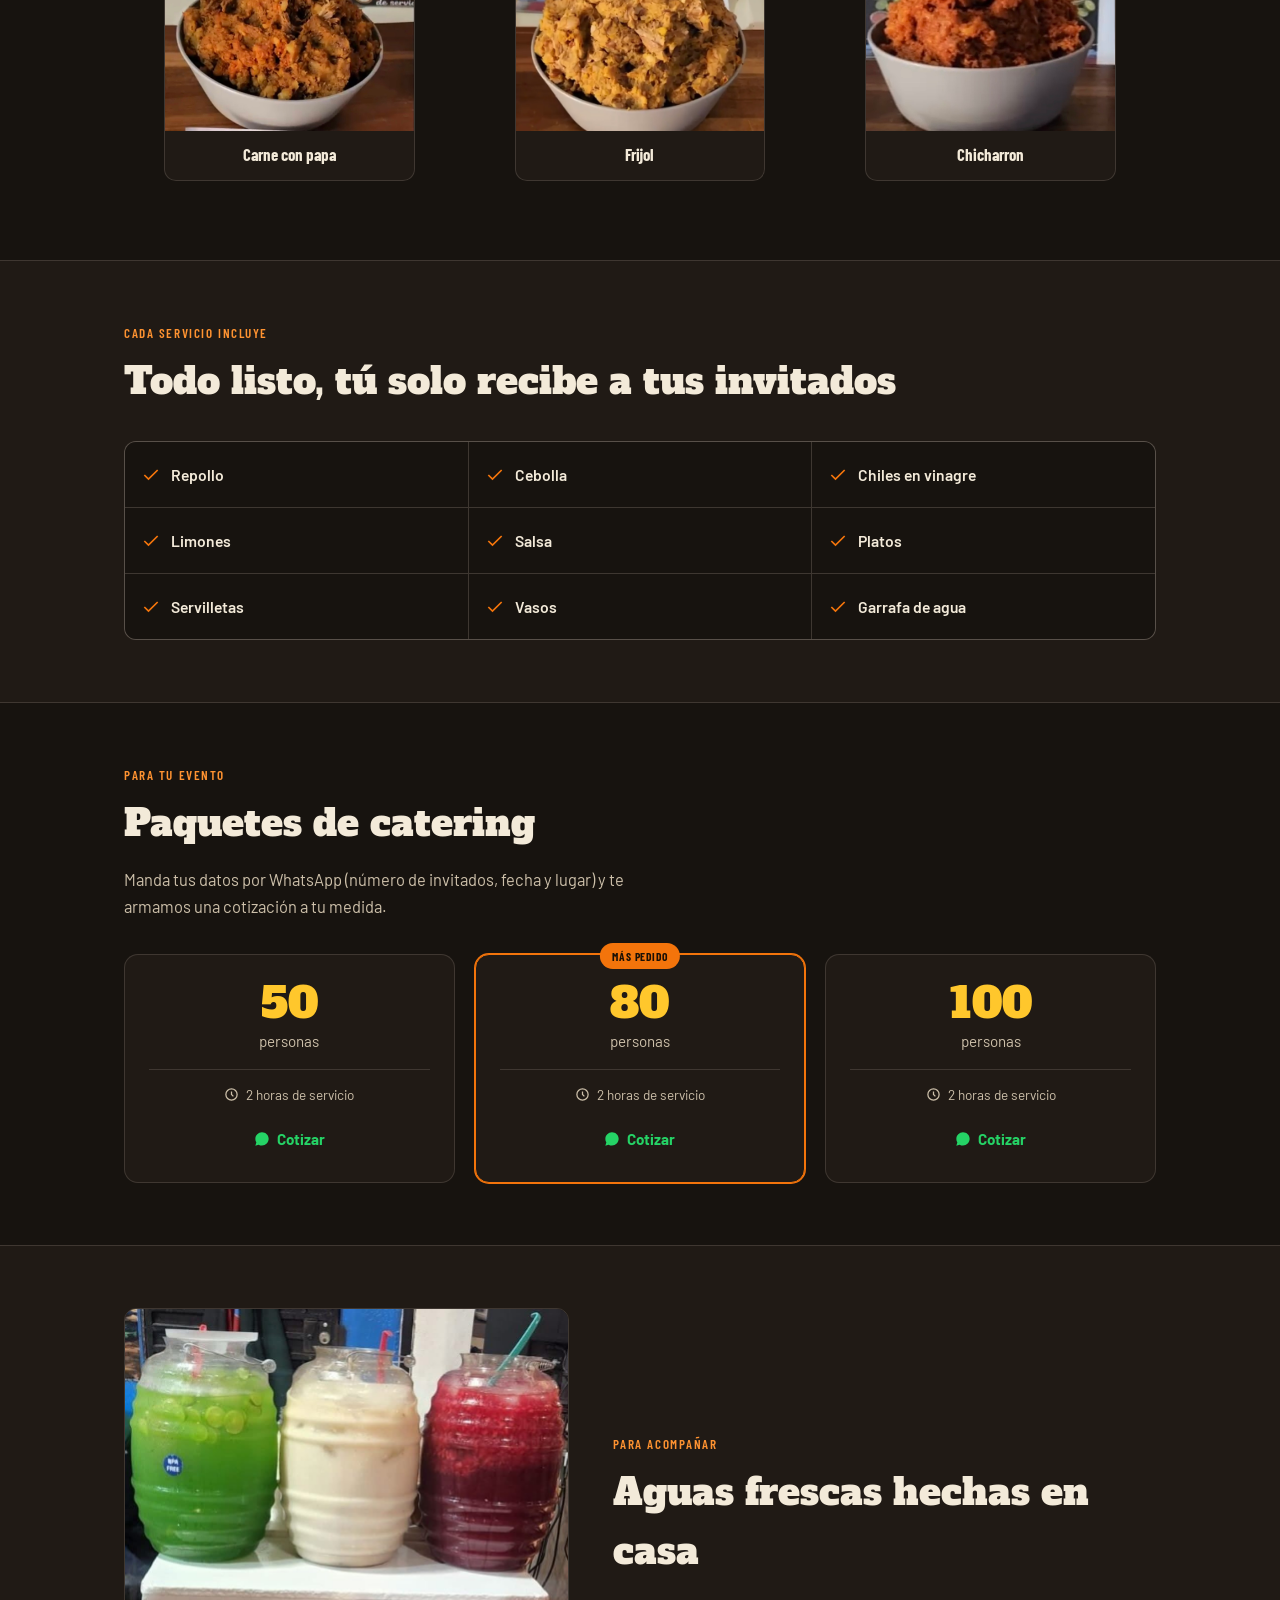
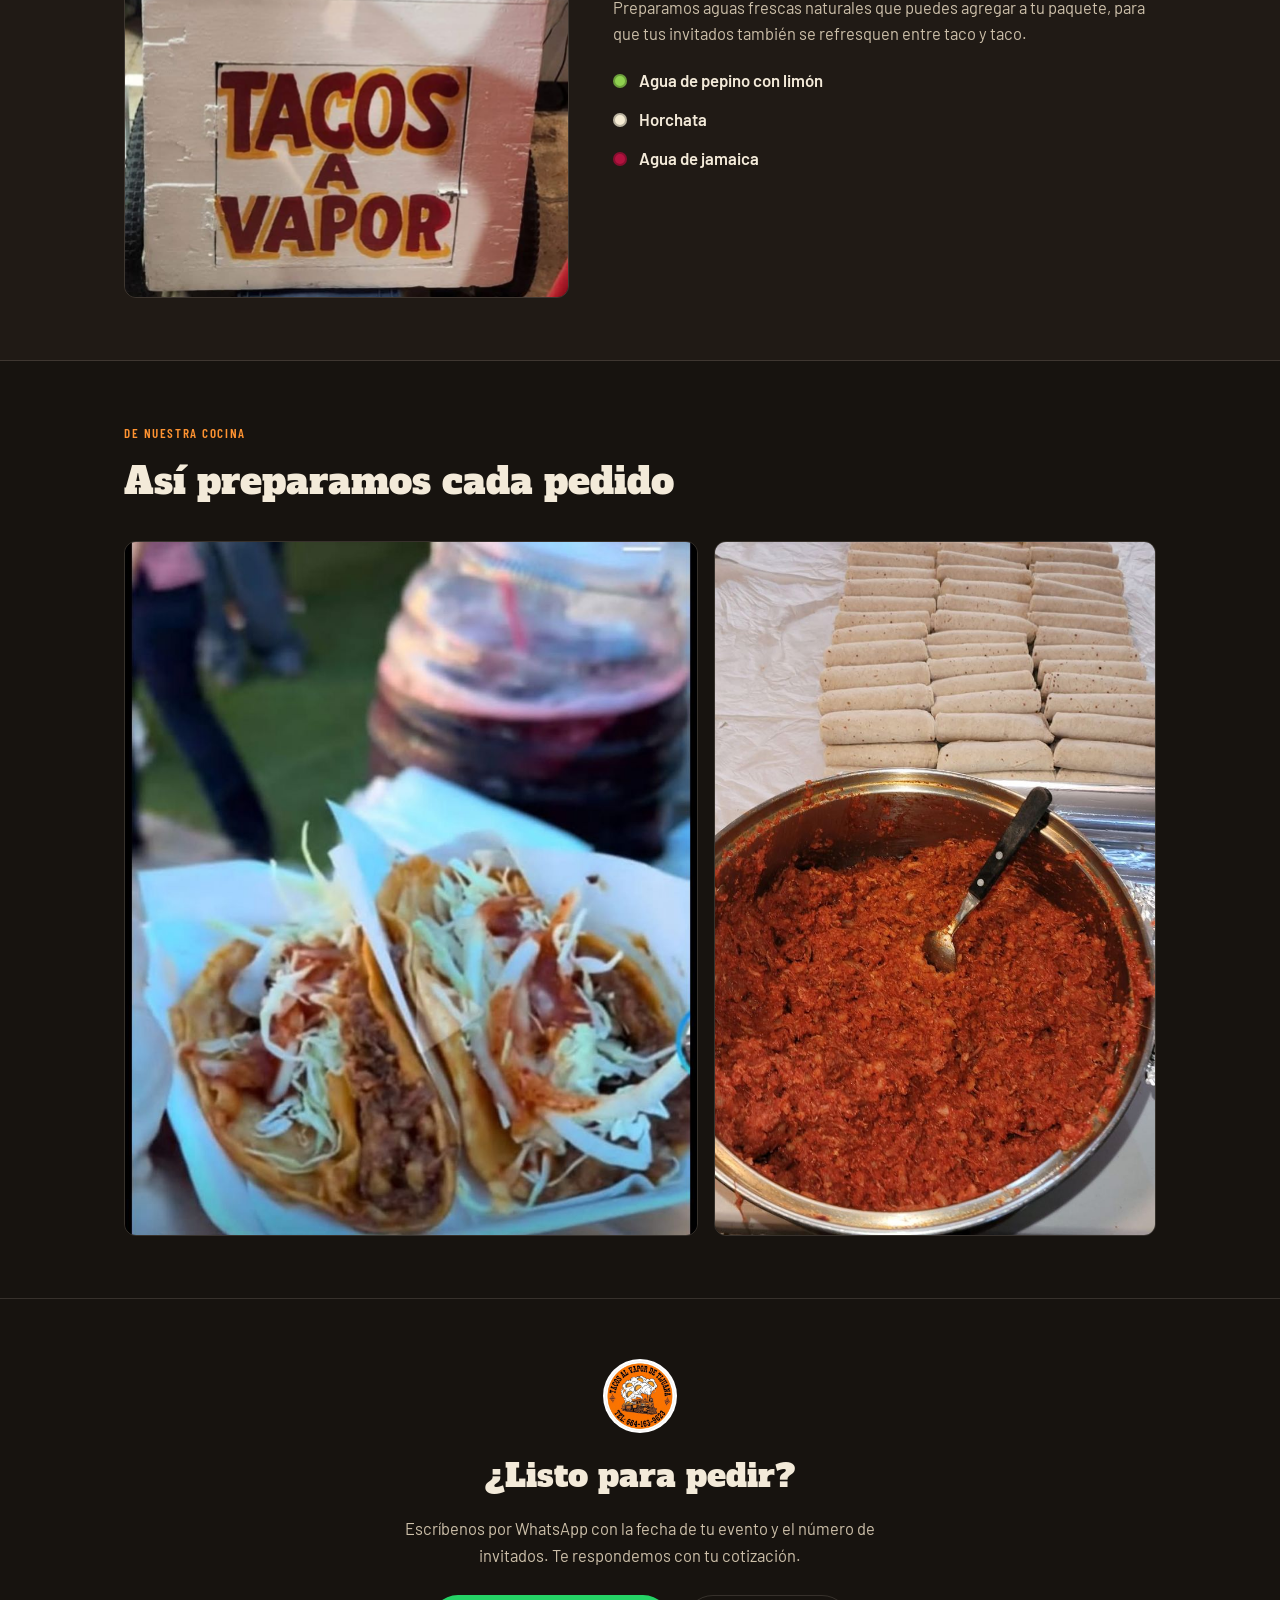
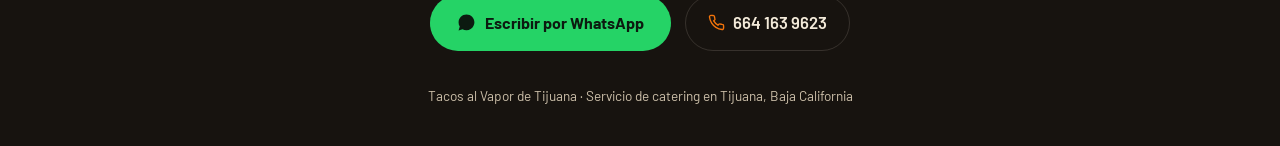
==== commit 11a7dea1: "Update served dish photos" ====
--- a/index.html
+++ b/index.html
@@ -454,16 +454,16 @@
   <div class="wrap">
     <div class="served-gallery" aria-label="Nuestros guisos">
       <figure class="served-photo">
-        <img src="Captura de pantalla 2026-09-22 a la(s) 2.06.06 p.m..png" alt="Carne con papa para tacos al vapor" loading="lazy">
+          <img src="IMG_0826.jpg" alt="Carne con papa para tacos al vapor" loading="lazy">
         <figcaption>Carne con papa</figcaption>
       </figure>
       <figure class="served-photo">
-        <img src="Captura de pantalla 2026-09-22 a la(s) 2.05.56 p.m..png" alt="Chicharron para tacos al vapor" loading="lazy">
-        <figcaption>Chicharron</figcaption>
+          <img src="IMG_0827.jpg" alt="Frijol para tacos al vapor" loading="lazy">
+          <figcaption>Frijol</figcaption>
       </figure>
       <figure class="served-photo">
-        <img src="Captura de pantalla 2026-09-22 a la(s) 2.05.41 p.m..png" alt="Frijol para tacos al vapor" loading="lazy">
-        <figcaption>Frijol</figcaption>
+          <img src="IMG_0828.jpg" alt="Chicharron para tacos al vapor" loading="lazy">
+          <figcaption>Chicharron</figcaption>
       </figure>
     </div>
   </div>
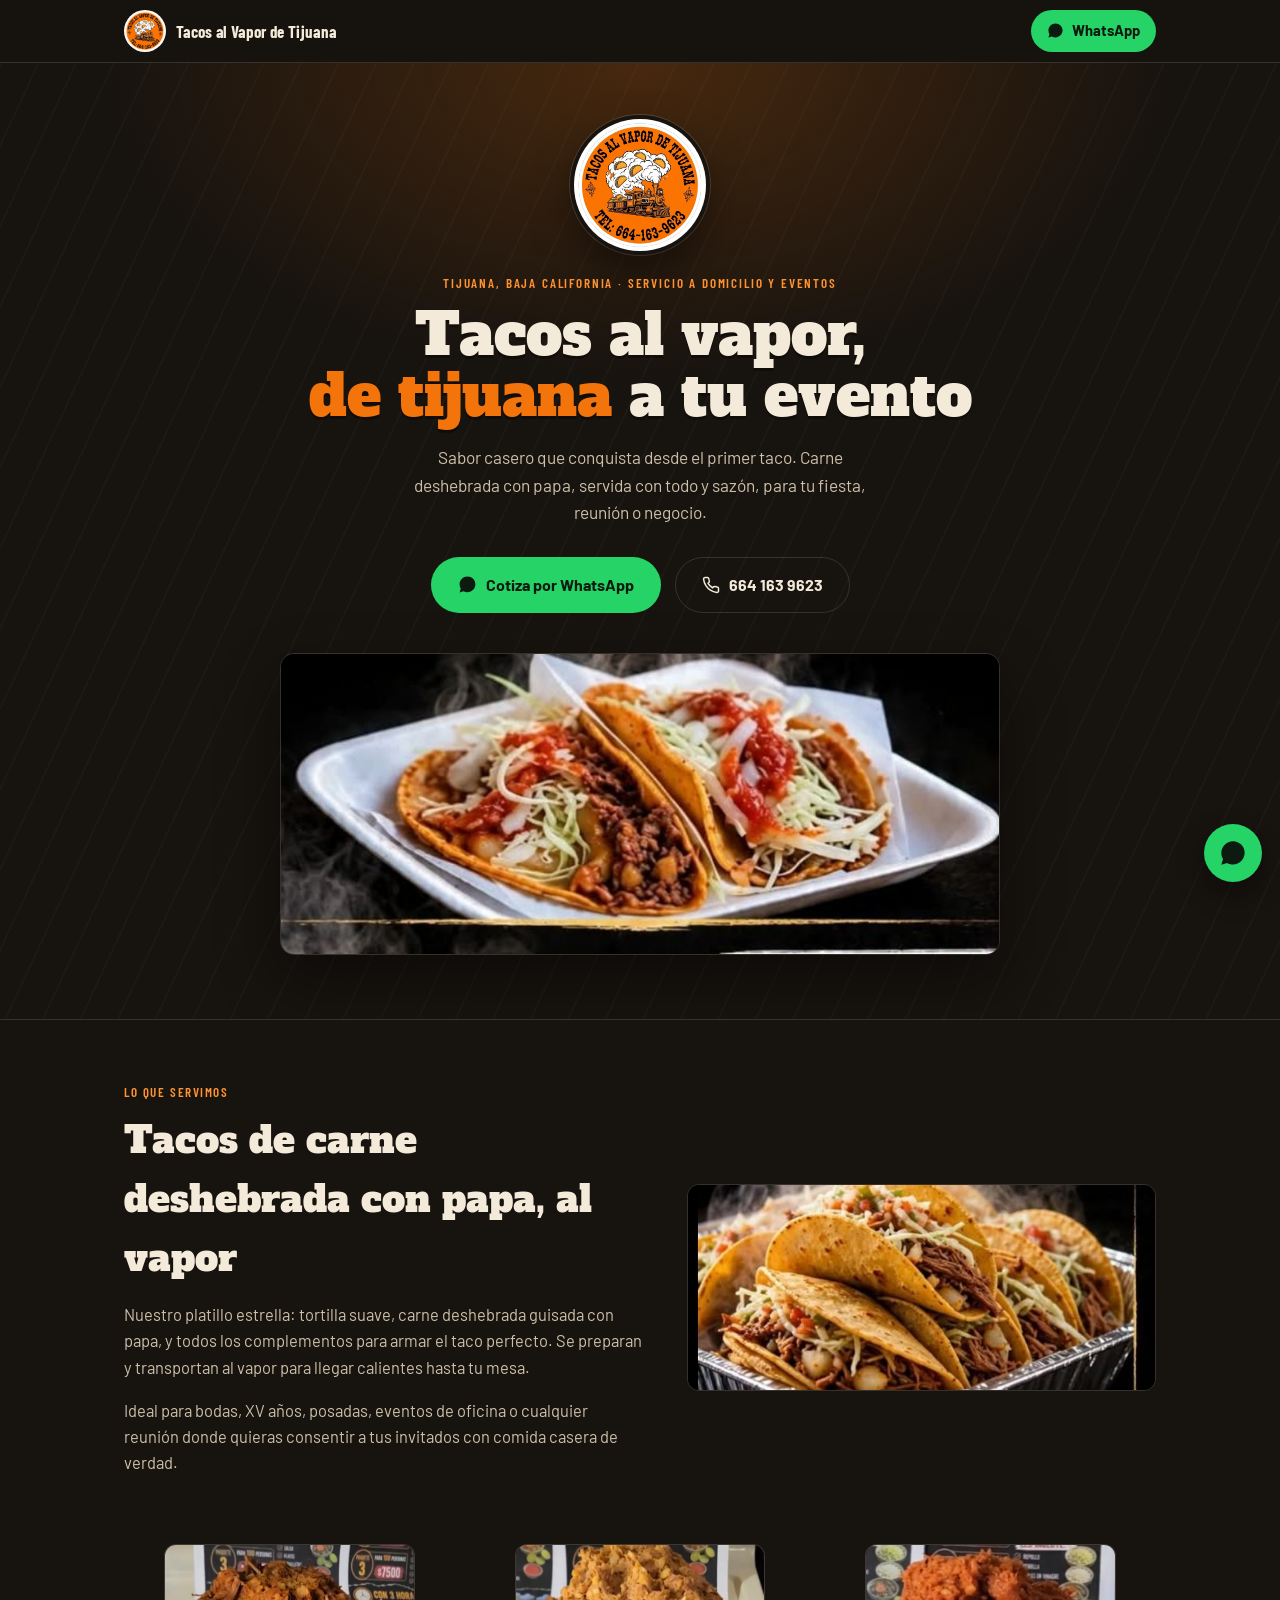
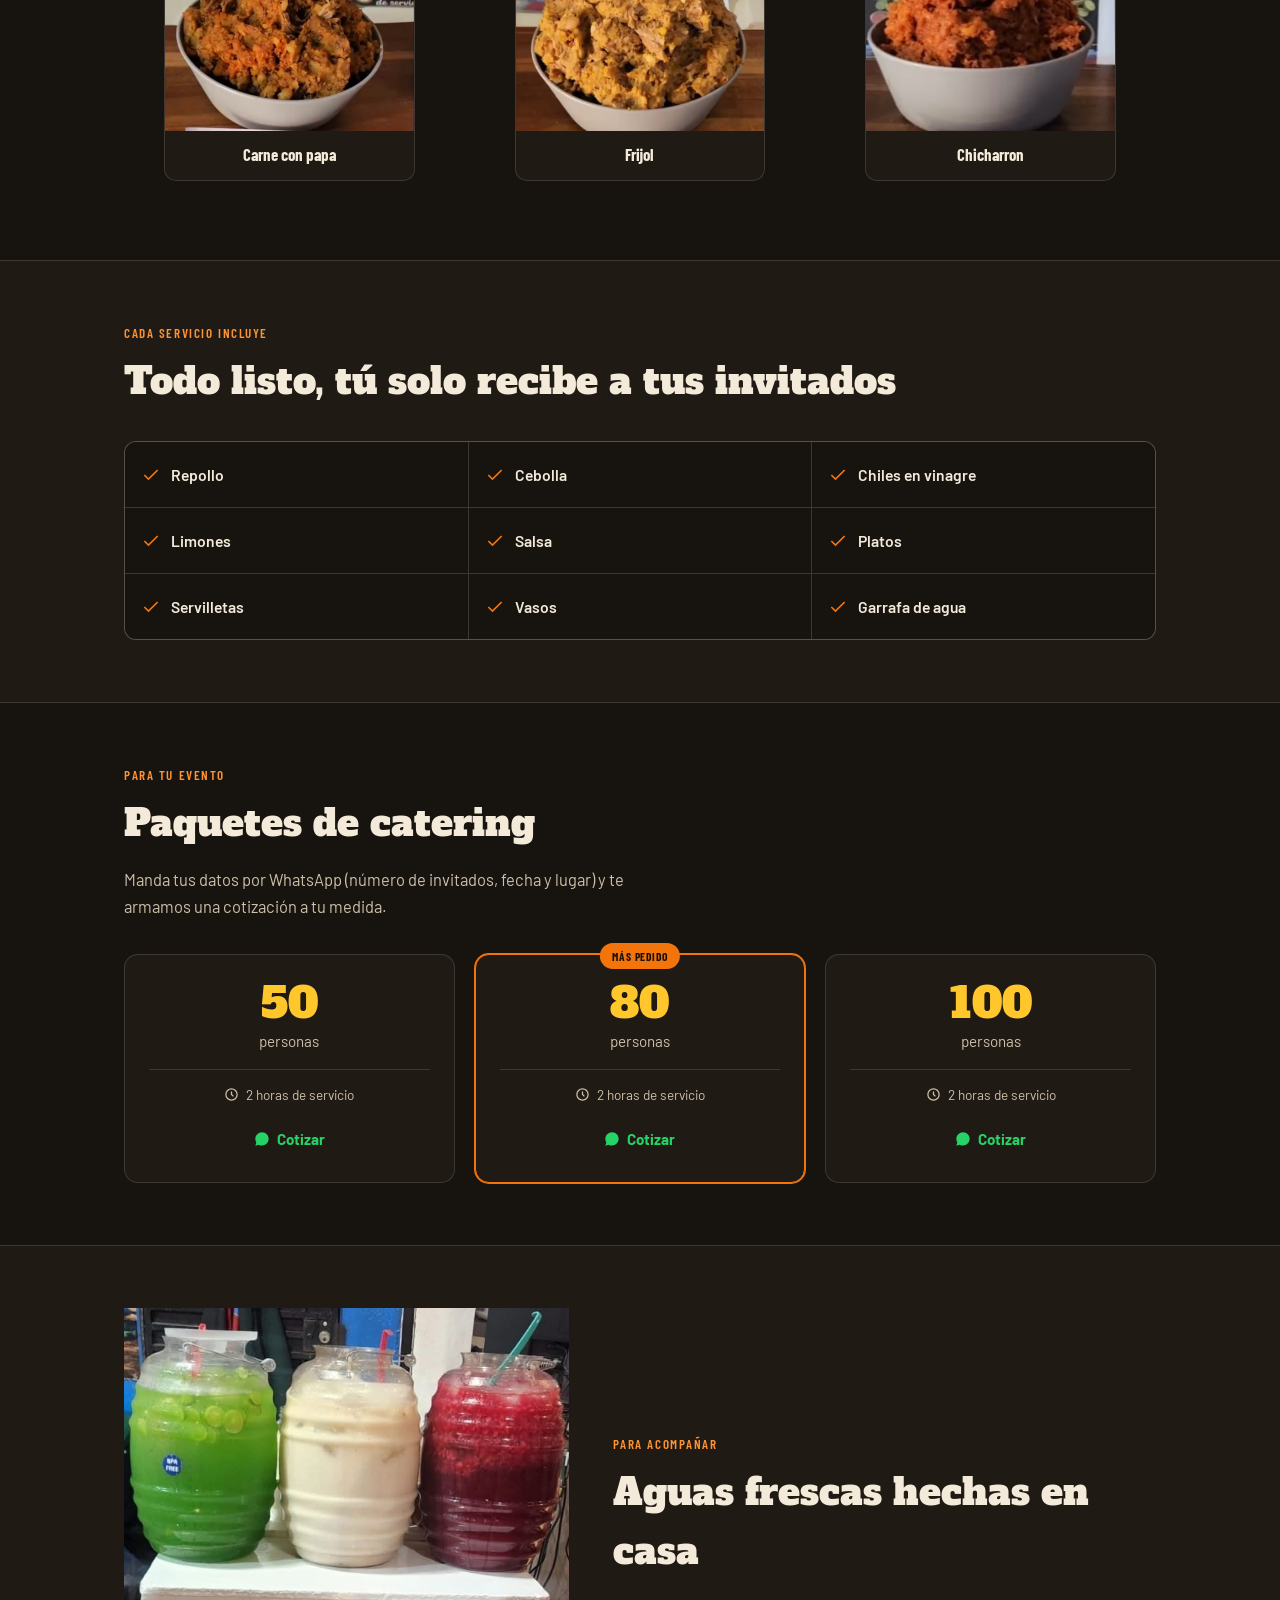
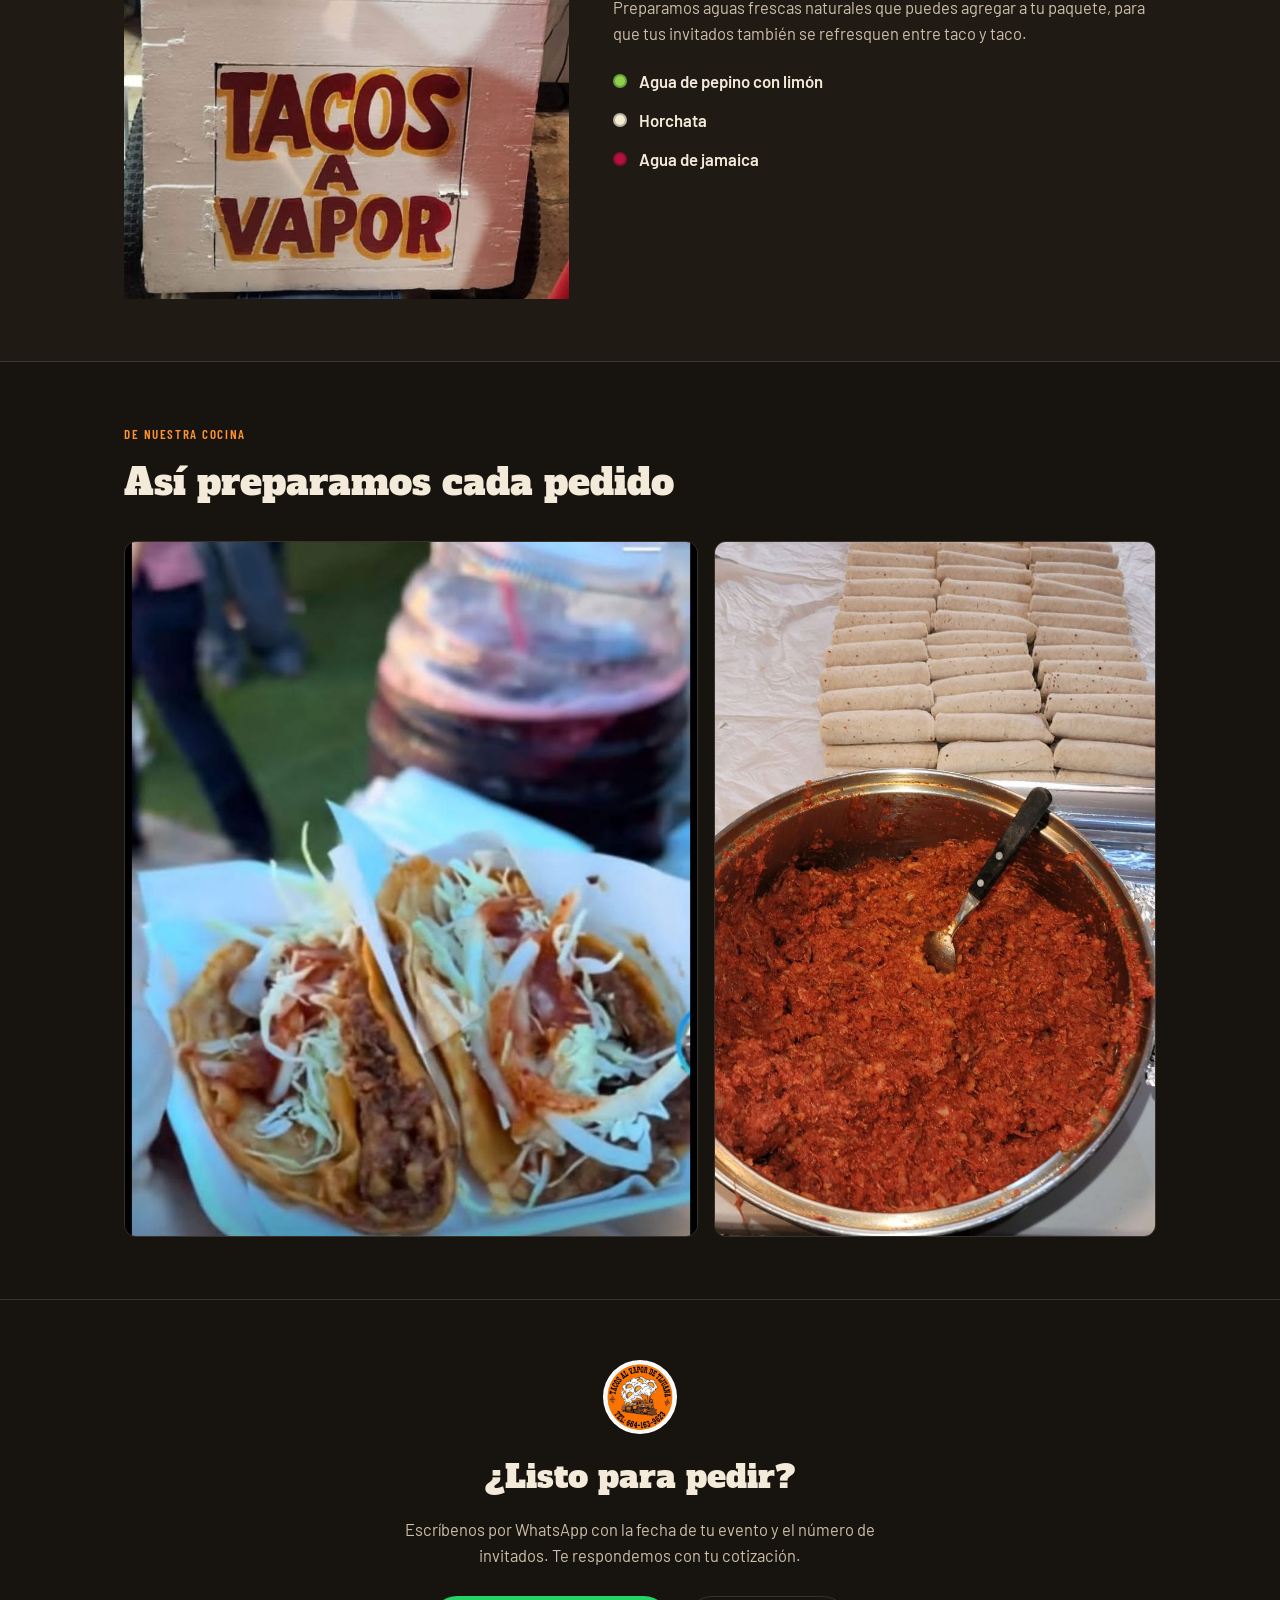
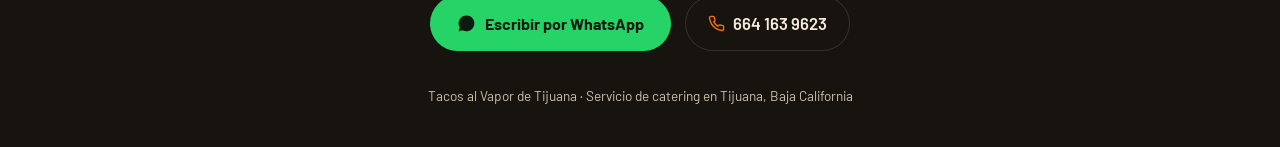
==== commit 27b2a790: "Separate HTML and CSS files" ====
--- a/index.html
+++ b/index.html
@@ -7,400 +7,7 @@
 <link rel="preconnect" href="https://fonts.googleapis.com">
 <link rel="preconnect" href="https://fonts.gstatic.com" crossorigin>
 <link href="https://fonts.googleapis.com/css2?family=Alfa+Slab+One&family=Barlow:wght@400;500;600;700&family=Barlow+Condensed:wght@600;700&display=swap" rel="stylesheet">
-<style>
-  :root {
-    --ink: #1a1410;
-    --char: #17130f;
-    --char-2: #201a15;
-    --paper: #f3ead9;
-    --paper-dim: #cdc0aa;
-    --orange: #f3740b;
-    --orange-2: #ff9331;
-    --gold: #ffc72c;
-    --chile: #c62222;
-    --smoke: rgba(243,234,217,0.08);
-    --line: rgba(243,234,217,0.14);
-    --radius: 6px;
-    font-size: 16px;
-  }
-  @media (prefers-color-scheme: light) {
-    :root:not([data-theme="dark"]) {
-      --ink: #1a1410;
-      --char: #17130f;
-      --char-2: #201a15;
-      --paper: #f3ead9;
-    }
-  }
-  :root[data-theme="light"] {
-    --ink: #1a1410;
-    --char: #17130f;
-    --char-2: #201a15;
-    --paper: #f3ead9;
-  }
-  * { box-sizing: border-box; }
-  html {
-    scroll-behavior: smooth;
-    scroll-padding-top: calc(72px + env(safe-area-inset-top, 0px));
-  }
-  body {
-    margin: 0;
-    background: var(--char);
-    color: var(--paper);
-    font-family: 'Barlow', sans-serif;
-    font-size: 1.05rem;
-    line-height: 1.6;
-    padding-top: env(safe-area-inset-top, 0px);
-    padding-bottom: env(safe-area-inset-bottom, 0px);
-    -webkit-font-smoothing: antialiased;
-    overflow-x: hidden;
-  }
-  img { max-width: 100%; display: block; }
-  .wrap { max-width: 1080px; margin: 0 auto; padding: 0 24px; }
-  h1, h2, h3 { font-family: 'Alfa Slab One', serif; font-weight: 400; margin: 0; }
-  .eyebrow-font { font-family: 'Barlow Condensed', sans-serif; }
-
-  /* ---- Nav ---- */
-  header.nav {
-    position: sticky;
-    top: 0;
-    z-index: 40;
-    background: rgba(23,19,15,0.92);
-    backdrop-filter: blur(6px);
-    border-bottom: 1px solid var(--line);
-    padding-top: env(safe-area-inset-top, 0px);
-  }
-  .nav-inner {
-    max-width: 1080px;
-    margin: 0 auto;
-    padding: 10px 24px;
-    display: flex;
-    align-items: center;
-    justify-content: space-between;
-    gap: 12px;
-  }
-  .nav-brand { display: flex; align-items: center; gap: 10px; min-width: 0; }
-  .nav-brand img { width: 42px; height: 42px; border-radius: 50%; flex: none; }
-  .nav-brand span {
-    font-family: 'Barlow Condensed', sans-serif;
-    font-weight: 700;
-    font-size: 1.05rem;
-    letter-spacing: 0.02em;
-    color: var(--paper);
-    white-space: nowrap;
-    overflow: hidden;
-    text-overflow: ellipsis;
-  }
-  .nav-cta {
-    display: inline-flex;
-    align-items: center;
-    gap: 8px;
-    background: #25d366;
-    color: #0c1a10;
-    font-weight: 700;
-    padding: 9px 16px;
-    border-radius: 999px;
-    text-decoration: none;
-    font-size: 0.92rem;
-    white-space: nowrap;
-    flex: none;
-  }
-  .nav-cta svg { width: 17px; height: 17px; flex: none; }
-
-  /* ---- Hero ---- */
-  .hero {
-    position: relative;
-    padding: 56px 0 64px;
-    overflow: hidden;
-    border-bottom: 1px solid var(--line);
-  }
-  .hero::before {
-    content: "";
-    position: absolute;
-    inset: 0;
-    background:
-      radial-gradient(ellipse 70% 55% at 50% 0%, rgba(243,116,11,0.22), transparent 60%),
-      repeating-linear-gradient(115deg, rgba(243,234,217,0.025) 0 2px, transparent 2px 34px);
-    pointer-events: none;
-  }
-  .hero-inner { position: relative; text-align: center; }
-  .hero-logo {
-    width: 132px;
-    height: 132px;
-    border-radius: 50%;
-    margin: 0 auto 22px;
-    box-shadow: 0 0 0 4px var(--char), 0 0 0 5px var(--line), 0 18px 40px rgba(0,0,0,0.5);
-  }
-  .hero-eyebrow {
-    font-family: 'Barlow Condensed', sans-serif;
-    font-weight: 600;
-    color: var(--orange-2);
-    letter-spacing: 0.14em;
-    font-size: 0.82rem;
-    margin-bottom: 10px;
-  }
-  .hero h1 {
-    font-size: clamp(2.1rem, 7vw, 3.6rem);
-    line-height: 1.06;
-    color: var(--paper);
-    text-shadow: 0 3px 0 rgba(0,0,0,0.35);
-  }
-  .hero h1 em {
-    font-style: normal;
-    color: var(--orange);
-  }
-  .hero p.tag {
-    max-width: 480px;
-    margin: 18px auto 0;
-    color: var(--paper-dim);
-    font-size: 1.08rem;
-  }
-  .hero-actions {
-    margin-top: 30px;
-    display: flex;
-    flex-wrap: wrap;
-    gap: 14px;
-    justify-content: center;
-  }
-  .btn {
-    display: inline-flex;
-    align-items: center;
-    gap: 9px;
-    padding: 14px 26px;
-    border-radius: 999px;
-    font-weight: 700;
-    text-decoration: none;
-    font-size: 1rem;
-    border: 1px solid transparent;
-  }
-  .btn-wa { background: #25d366; color: #0c1a10; }
-  .btn-wa svg { width: 19px; height: 19px; }
-  .btn-outline { background: transparent; color: var(--paper); border-color: var(--line); }
-  .btn-outline:hover { border-color: var(--orange); }
-
-  .hero-photo {
-    margin: 40px auto 0;
-    max-width: 720px;
-    border-radius: 14px;
-    overflow: hidden;
-    border: 1px solid var(--line);
-    box-shadow: 0 24px 60px rgba(0,0,0,0.45);
-  }
-  .hero-photo img { width: 100%; height: auto; }
-
-  /* ---- Section shell ---- */
-  section { padding: 62px 0; }
-  section.alt { background: var(--char-2); border-top: 1px solid var(--line); border-bottom: 1px solid var(--line); }
-  .kicker {
-    font-family: 'Barlow Condensed', sans-serif;
-    font-weight: 600;
-    color: var(--orange-2);
-    letter-spacing: 0.12em;
-    font-size: 0.82rem;
-    margin-bottom: 8px;
-  }
-  h2.h2 { font-size: clamp(1.65rem, 4vw, 2.3rem); color: var(--paper); }
-  .lead { color: var(--paper-dim); max-width: 60ch; margin-top: 14px; font-size: 1.03rem; }
-
-  /* ---- About / split ---- */
-  .split {
-    display: grid;
-    grid-template-columns: 1.05fr 0.95fr;
-    gap: 44px;
-    align-items: center;
-  }
-  .split img { border-radius: 12px; border: 1px solid var(--line); }
-  .served-gallery {
-    margin-top: 34px;
-    display: grid;
-    grid-template-columns: repeat(3, 1fr);
-    gap: 20px;
-  }
-  .served-photo {
-    overflow: hidden;
-    border: 1px solid var(--line);
-    border-radius: 12px;
-    background: var(--char-2);
-  }
-  .served-photo img {
-    width: 100%;
-    aspect-ratio: 4 / 3;
-    object-fit: cover;
-    border: 0;
-    border-radius: 0;
-  }
-  .served-photo figcaption {
-    padding: 10px 12px 12px;
-    color: var(--paper);
-    font-family: 'Barlow Condensed', sans-serif;
-    font-size: 1.05rem;
-    font-weight: 700;
-    text-align: center;
-  }
-  @media (max-width: 760px) {
-    .served-gallery { grid-template-columns: 1fr; }
-    .served-photo img { aspect-ratio: 16 / 10; }
-  }
-  @media (max-width: 760px) {
-    .split { grid-template-columns: 1fr; }
-    .split.reverse .split-media { order: -1; }
-  }
-
-  /* ---- includes checklist ---- */
-  .includes-grid {
-    margin-top: 30px;
-    display: grid;
-    grid-template-columns: repeat(3, 1fr);
-    gap: 1px;
-    background: var(--line);
-    border: 1px solid var(--line);
-    border-radius: 12px;
-    overflow: hidden;
-  }
-  @media (max-width: 640px) { .includes-grid { grid-template-columns: repeat(2, 1fr); } }
-  .inc-item {
-    background: var(--char-2);
-    padding: 20px 16px;
-    display: flex;
-    align-items: center;
-    gap: 10px;
-    font-weight: 600;
-    font-size: 0.98rem;
-  }
-  section.alt .inc-item { background: var(--char); }
-  .inc-item svg { width: 20px; height: 20px; color: var(--orange); flex: none; }
-
-  /* ---- packages ---- */
-  .pkg-grid {
-    margin-top: 34px;
-    display: grid;
-    grid-template-columns: repeat(3, 1fr);
-    gap: 20px;
-  }
-  @media (max-width: 800px) { .pkg-grid { grid-template-columns: 1fr; } }
-  .pkg-card {
-    background: var(--char-2);
-    border: 1px solid var(--line);
-    border-radius: 14px;
-    padding: 28px 24px;
-    text-align: center;
-    position: relative;
-  }
-  .pkg-card.mid { border-color: var(--orange); box-shadow: 0 0 0 1px var(--orange); }
-  .pkg-badge {
-    position: absolute;
-    top: -12px; left: 50%;
-    transform: translateX(-50%);
-    background: var(--orange);
-    color: #1a1005;
-    font-family: 'Barlow Condensed', sans-serif;
-    font-weight: 700;
-    font-size: 0.72rem;
-    letter-spacing: 0.08em;
-    padding: 4px 12px;
-    border-radius: 999px;
-  }
-  .pkg-num {
-    font-family: 'Alfa Slab One', serif;
-    font-size: 2.6rem;
-    color: var(--gold);
-    line-height: 1;
-  }
-  .pkg-label { color: var(--paper-dim); font-size: 0.95rem; margin-top: 4px; }
-  .pkg-hours {
-    margin-top: 16px;
-    display: inline-flex;
-    align-items: center;
-    gap: 7px;
-    font-size: 0.85rem;
-    color: var(--paper-dim);
-    border-top: 1px solid var(--line);
-    padding-top: 14px;
-    width: 100%;
-    justify-content: center;
-  }
-  .pkg-hours svg { width: 15px; height: 15px; }
-  .pkg-cta {
-    margin-top: 18px;
-    display: inline-flex;
-    align-items: center;
-    gap: 7px;
-    color: #25d366;
-    font-weight: 700;
-    text-decoration: none;
-    font-size: 0.95rem;
-  }
-  .pkg-cta svg { width: 16px; height: 16px; }
-
-  /* ---- aguas ---- */
-  .aguas-split { display: grid; grid-template-columns: 0.9fr 1.1fr; gap: 44px; align-items: center; }
-  @media (max-width: 760px) { .aguas-split { grid-template-columns: 1fr; } }
-  .aguas-list { list-style: none; margin: 20px 0 0; padding: 0; display: grid; gap: 12px; }
-  .aguas-list li { display: flex; align-items: center; gap: 12px; font-weight: 600; }
-  .dot { width: 14px; height: 14px; border-radius: 50%; flex: none; border: 2px solid rgba(0,0,0,0.25); }
-
-  /* ---- gallery ---- */
-  .gallery {
-    margin-top: 30px;
-    display: grid;
-    grid-template-columns: 1.3fr 1fr;
-    gap: 16px;
-  }
-  @media (max-width: 640px) { .gallery { grid-template-columns: 1fr; } }
-  .gallery img { border-radius: 12px; border: 1px solid var(--line); width: 100%; height: 100%; object-fit: cover; }
-
-  /* ---- contact / footer ---- */
-  footer {
-    padding: 60px 0 40px;
-    text-align: center;
-    border-top: 1px solid var(--line);
-  }
-  footer .foot-logo { width: 74px; height: 74px; border-radius: 50%; margin: 0 auto 18px; }
-  footer h2 { font-size: clamp(1.5rem, 4vw, 2rem); }
-  footer .lead { margin-left: auto; margin-right: auto; }
-  .contact-row {
-    margin-top: 26px;
-    display: flex;
-    flex-wrap: wrap;
-    gap: 14px;
-    justify-content: center;
-  }
-  .phone-pill {
-    display: inline-flex;
-    align-items: center;
-    gap: 8px;
-    border: 1px solid var(--line);
-    padding: 13px 22px;
-    border-radius: 999px;
-    color: var(--paper);
-    text-decoration: none;
-    font-weight: 600;
-  }
-  .phone-pill svg { width: 17px; height: 17px; color: var(--orange); }
-  .foot-note { margin-top: 34px; color: var(--paper-dim); font-size: 0.85rem; }
-
-  /* ---- floating whatsapp ---- */
-  .float-wa {
-    position: fixed;
-    right: 18px;
-    bottom: calc(18px + env(safe-area-inset-bottom, 0px));
-    z-index: 50;
-    background: #25d366;
-    color: #0c1a10;
-    width: 58px;
-    height: 58px;
-    border-radius: 50%;
-    display: flex;
-    align-items: center;
-    justify-content: center;
-    box-shadow: 0 12px 28px rgba(0,0,0,0.4);
-    text-decoration: none;
-  }
-  .float-wa svg { width: 28px; height: 28px; }
-
-  @media (prefers-reduced-motion: reduce) {
-    html { scroll-behavior: auto; }
-  }
-</style>
+<link rel="stylesheet" href="styles.css">
 </head>
 <body>
 
@@ -537,16 +144,16 @@
 <section class="alt" id="aguas">
   <div class="wrap aguas-split">
     <div>
-      <img src="[data-uri]" alt="Aguas frescas de pepino, horchata y jamaica" style="border-radius:12px;border:1px solid var(--line);">
+      <img src="[data-uri]" alt="Aguas frescas de pepino, horchata y jamaica">
     </div>
     <div>
       <div class="kicker">PARA ACOMPAÑAR</div>
       <h2 class="h2">Aguas frescas hechas en casa</h2>
       <p class="lead">Preparamos aguas frescas naturales que puedes agregar a tu paquete, para que tus invitados también se refresquen entre taco y taco.</p>
       <ul class="aguas-list">
-        <li><span class="dot" style="background:#8fd14f;"></span>Agua de pepino con limón</li>
-        <li><span class="dot" style="background:#f4ead2;"></span>Horchata</li>
-        <li><span class="dot" style="background:#b3123f;"></span>Agua de jamaica</li>
+        <li><span class="dot dot-pepino"></span>Agua de pepino con limón</li>
+        <li><span class="dot dot-horchata"></span>Horchata</li>
+        <li><span class="dot dot-jamaica"></span>Agua de jamaica</li>
       </ul>
     </div>
   </div>
--- a/styles.css
+++ b/styles.css
@@ -0,0 +1,219 @@
+:root {
+  --ink: #1a1410;
+  --char: #17130f;
+  --char-2: #201a15;
+  --paper: #f3ead9;
+  --paper-dim: #cdc0aa;
+  --orange: #f3740b;
+  --orange-2: #ff9331;
+  --gold: #ffc72c;
+  --chile: #c62222;
+  --smoke: rgba(243,234,217,0.08);
+  --line: rgba(243,234,217,0.14);
+  --radius: 6px;
+  font-size: 16px;
+}
+@media (prefers-color-scheme: light) {
+  :root:not([data-theme="dark"]) {
+    --ink: #1a1410;
+    --char: #17130f;
+    --char-2: #201a15;
+    --paper: #f3ead9;
+  }
+}
+:root[data-theme="light"] {
+  --ink: #1a1410;
+  --char: #17130f;
+  --char-2: #201a15;
+  --paper: #f3ead9;
+}
+* { box-sizing: border-box; }
+html {
+  scroll-behavior: smooth;
+  scroll-padding-top: calc(72px + env(safe-area-inset-top, 0px));
+}
+body {
+  margin: 0;
+  background: var(--char);
+  color: var(--paper);
+  font-family: 'Barlow', sans-serif;
+  font-size: 1.05rem;
+  line-height: 1.6;
+  padding-top: env(safe-area-inset-top, 0px);
+  padding-bottom: env(safe-area-inset-bottom, 0px);
+  -webkit-font-smoothing: antialiased;
+  overflow-x: hidden;
+}
+img { max-width: 100%; display: block; }
+.wrap { max-width: 1080px; margin: 0 auto; padding: 0 24px; }
+h1, h2, h3 { font-family: 'Alfa Slab One', serif; font-weight: 400; margin: 0; }
+.eyebrow-font { font-family: 'Barlow Condensed', sans-serif; }
+
+header.nav {
+  position: sticky;
+  top: 0;
+  z-index: 40;
+  background: rgba(23,19,15,0.92);
+  backdrop-filter: blur(6px);
+  border-bottom: 1px solid var(--line);
+  padding-top: env(safe-area-inset-top, 0px);
+}
+.nav-inner {
+  max-width: 1080px;
+  margin: 0 auto;
+  padding: 10px 24px;
+  display: flex;
+  align-items: center;
+  justify-content: space-between;
+  gap: 12px;
+}
+.nav-brand { display: flex; align-items: center; gap: 10px; min-width: 0; }
+.nav-brand img { width: 42px; height: 42px; border-radius: 50%; flex: none; }
+.nav-brand span {
+  font-family: 'Barlow Condensed', sans-serif;
+  font-weight: 700;
+  font-size: 1.05rem;
+  letter-spacing: 0.02em;
+  color: var(--paper);
+  white-space: nowrap;
+  overflow: hidden;
+  text-overflow: ellipsis;
+}
+.nav-cta {
+  display: inline-flex;
+  align-items: center;
+  gap: 8px;
+  background: #25d366;
+  color: #0c1a10;
+  font-weight: 700;
+  padding: 9px 16px;
+  border-radius: 999px;
+  text-decoration: none;
+  font-size: 0.92rem;
+  white-space: nowrap;
+  flex: none;
+}
+.nav-cta svg { width: 17px; height: 17px; flex: none; }
+
+.hero {
+  position: relative;
+  padding: 56px 0 64px;
+  overflow: hidden;
+  border-bottom: 1px solid var(--line);
+}
+.hero::before {
+  content: "";
+  position: absolute;
+  inset: 0;
+  background:
+    radial-gradient(ellipse 70% 55% at 50% 0%, rgba(243,116,11,0.22), transparent 60%),
+    repeating-linear-gradient(115deg, rgba(243,234,217,0.025) 0 2px, transparent 2px 34px);
+  pointer-events: none;
+}
+.hero-inner { position: relative; text-align: center; }
+.hero-logo {
+  width: 132px;
+  height: 132px;
+  border-radius: 50%;
+  margin: 0 auto 22px;
+  box-shadow: 0 0 0 4px var(--char), 0 0 0 5px var(--line), 0 18px 40px rgba(0,0,0,0.5);
+}
+.hero-eyebrow {
+  font-family: 'Barlow Condensed', sans-serif;
+  font-weight: 600;
+  color: var(--orange-2);
+  letter-spacing: 0.14em;
+  font-size: 0.82rem;
+  margin-bottom: 10px;
+}
+.hero h1 {
+  font-size: clamp(2.1rem, 7vw, 3.6rem);
+  line-height: 1.06;
+  color: var(--paper);
+  text-shadow: 0 3px 0 rgba(0,0,0,0.35);
+}
+.hero h1 em { font-style: normal; color: var(--orange); }
+.hero p.tag { max-width: 480px; margin: 18px auto 0; color: var(--paper-dim); font-size: 1.08rem; }
+.hero-actions { margin-top: 30px; display: flex; flex-wrap: wrap; gap: 14px; justify-content: center; }
+.btn {
+  display: inline-flex;
+  align-items: center;
+  gap: 9px;
+  padding: 14px 26px;
+  border-radius: 999px;
+  font-weight: 700;
+  text-decoration: none;
+  font-size: 1rem;
+  border: 1px solid transparent;
+}
+.btn-wa { background: #25d366; color: #0c1a10; }
+.btn-wa svg { width: 19px; height: 19px; }
+.btn-outline { background: transparent; color: var(--paper); border-color: var(--line); }
+.btn-outline:hover { border-color: var(--orange); }
+.hero-photo { margin: 40px auto 0; max-width: 720px; border-radius: 14px; overflow